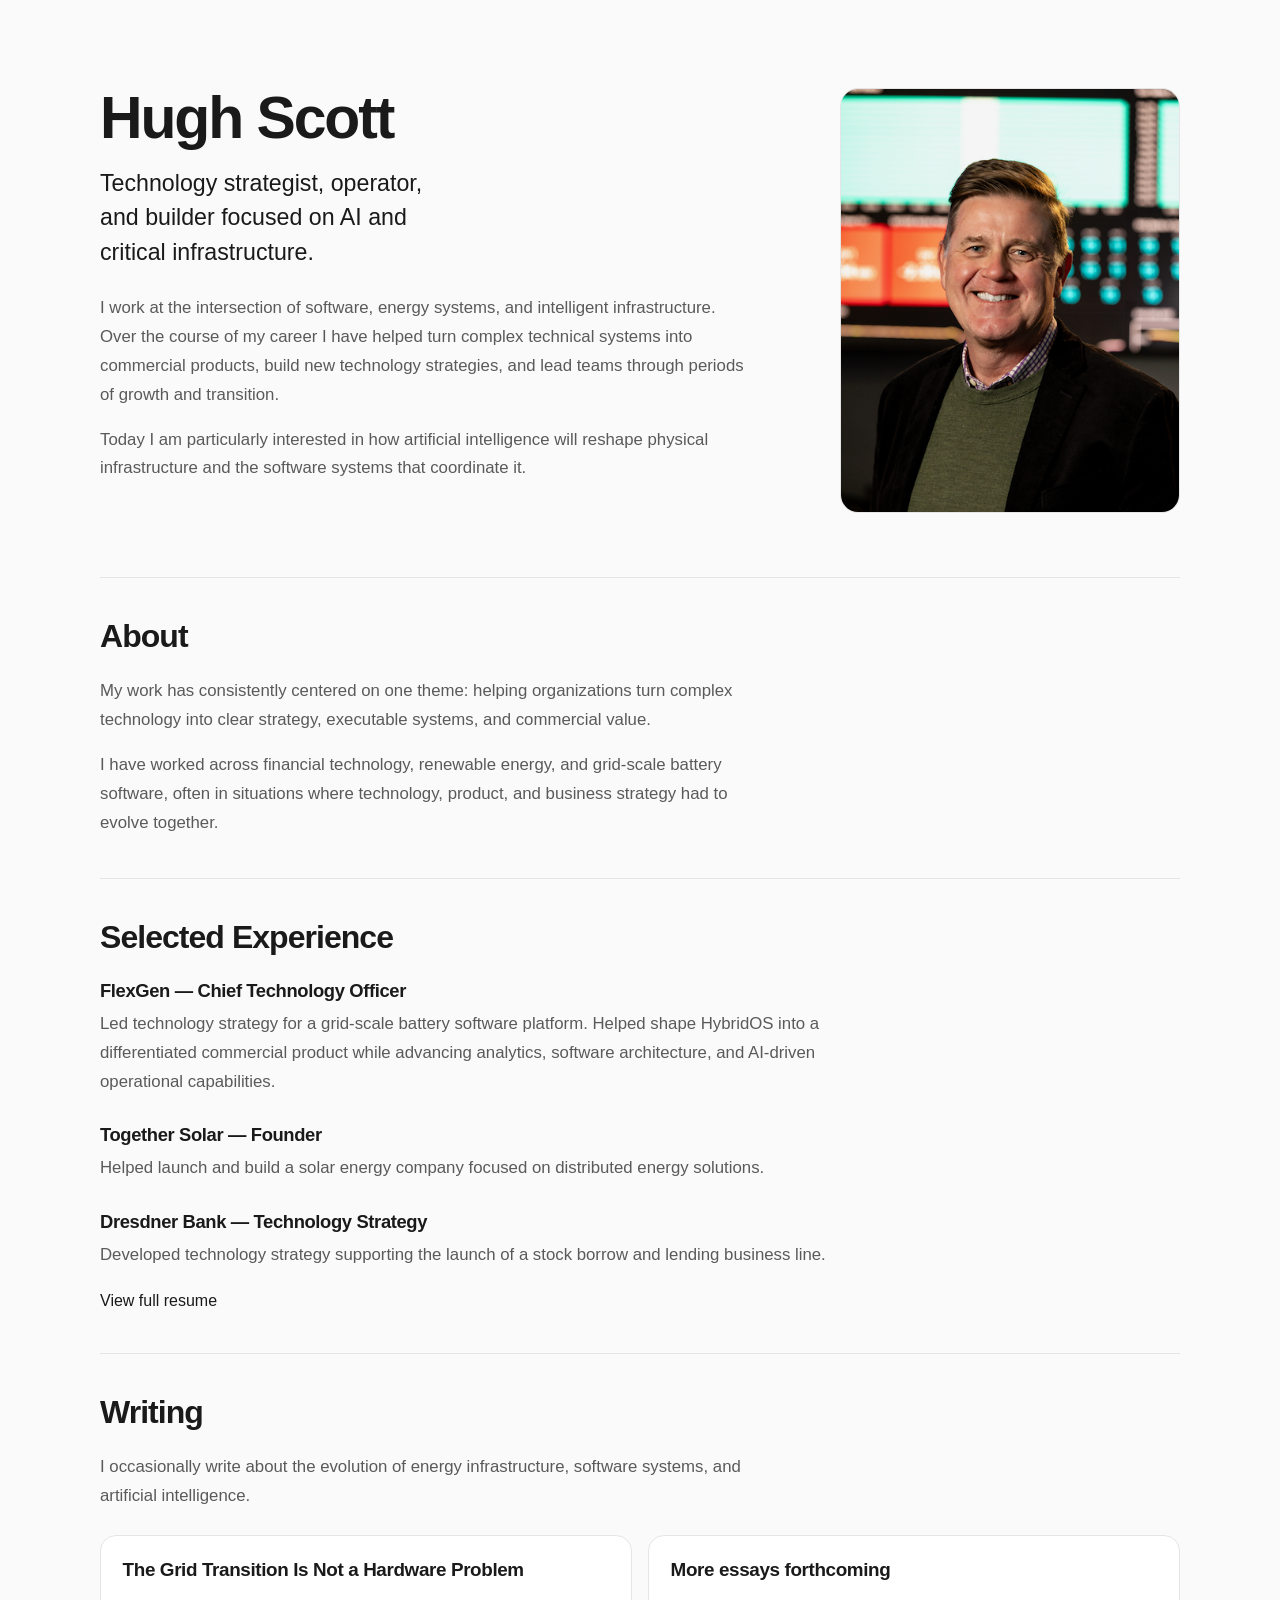
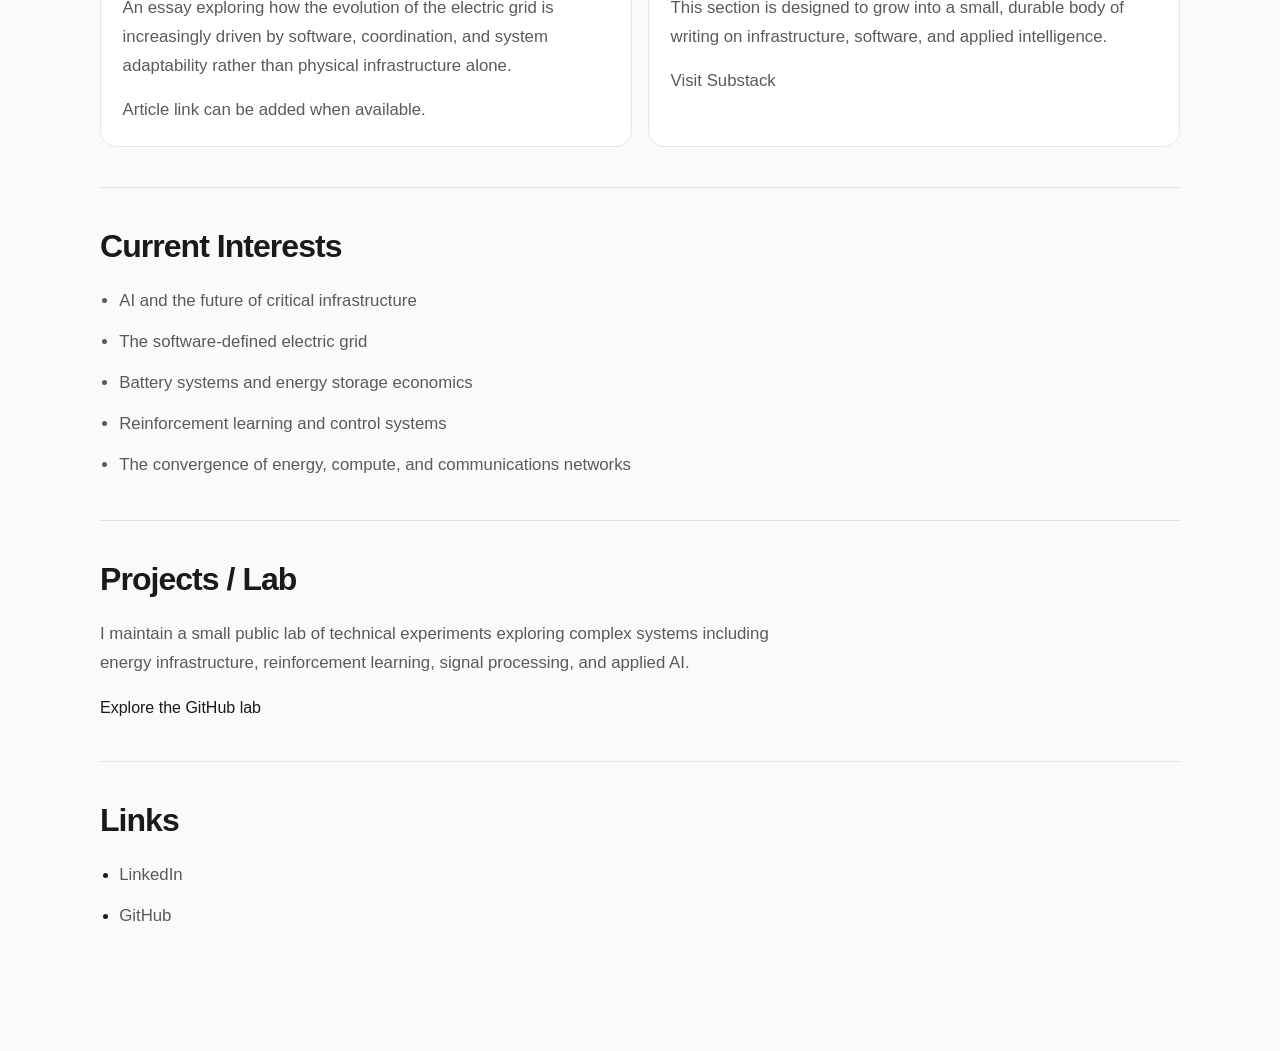
==== index.html @ 13065950 "Remove duplicate section labels" ====
<!DOCTYPE html>
<html lang="en">
  <head>
    <meta charset="UTF-8" />
    <meta name="viewport" content="width=device-width, initial-scale=1.0" />
    <title>Hugh Scott</title>
    <meta
      name="description"
      content="Hugh Scott is a technology strategist and operator working at the intersection of AI, software, and critical infrastructure."
    />
    <link rel="stylesheet" href="./styles.css" />
  </head>
  <body>
    <div class="site-shell">
      <main class="site-main">
        <section class="hero" aria-labelledby="name">
          <div class="hero-copy">
            <h1 id="name"></h1>
            <p class="hero-headline" id="title"></p>
            <div id="hero-body" class="prose"></div>
          </div>
          <figure class="hero-image">
            <img id="portrait" alt="" />
          </figure>
        </section>

        <section class="section" aria-labelledby="about-heading">
          <div class="section-heading">
            <h2 id="about-heading">About</h2>
          </div>
          <div id="about-body" class="prose"></div>
        </section>

        <section class="section" aria-labelledby="experience-heading">
          <div class="section-heading">
            <h2 id="experience-heading">Selected Experience</h2>
          </div>
          <div id="experience-list" class="experience-list"></div>
          <p class="section-link" id="experience-link"></p>
        </section>

        <section class="section" aria-labelledby="writing-heading">
          <div class="section-heading">
            <h2 id="writing-heading">Writing</h2>
          </div>
          <div id="writing-body" class="prose"></div>
          <div id="writing-list" class="writing-grid"></div>
        </section>

        <section class="section" aria-labelledby="interests-heading">
          <div class="section-heading">
            <h2 id="interests-heading">Current Interests</h2>
          </div>
          <ul id="interests-list" class="bullet-list"></ul>
        </section>

        <section class="section" aria-labelledby="projects-heading">
          <div class="section-heading">
            <h2 id="projects-heading">Projects / Lab</h2>
          </div>
          <div id="projects-body" class="prose"></div>
          <p class="section-link" id="projects-link"></p>
        </section>

        <section class="section" aria-labelledby="links-heading">
          <div class="section-heading">
            <h2 id="links-heading">Links</h2>
          </div>
          <ul id="links-list" class="links-list"></ul>
        </section>
      </main>
    </div>

    <script src="./script.js"></script>
  </body>
</html>
---- styles.css ----
:root {
  --bg: #fafafa;
  --surface: #ffffff;
  --text: #1a1a1a;
  --text-muted: #5a5a5a;
  --border: #e5e5e5;
  --accent: #3b6cf0;
  --font-sans: Inter, "Segoe UI", Roboto, "Helvetica Neue", Arial, sans-serif;
}

* {
  box-sizing: border-box;
}

html {
  background: var(--bg);
  color: var(--text);
}

body {
  margin: 0;
  font-family: var(--font-sans);
}

img {
  max-width: 100%;
  display: block;
}

a {
  color: inherit;
  text-decoration: none;
}

.site-shell {
  padding: 0 1.5rem 5rem;
}

.site-main {
  width: min(1080px, 100%);
  margin: 0 auto;
}

.resume-main {
  width: min(900px, 100%);
}

.hero {
  display: grid;
  grid-template-columns: minmax(0, 1.45fr) minmax(260px, 360px);
  gap: 4rem;
  align-items: start;
  padding: 5.5rem 0 4rem;
}

.eyebrow,
.section-kicker {
  margin: 0 0 0.9rem;
  font-size: 0.82rem;
  font-weight: 600;
  letter-spacing: 0.08em;
  text-transform: uppercase;
  color: var(--text-muted);
}

h1,
h2,
h3,
p,
ul {
  margin: 0;
}

h1 {
  max-width: 10ch;
  font-size: clamp(2.4rem, 4.6vw, 4.2rem);
  line-height: 1.02;
  letter-spacing: -0.035em;
}

h2 {
  font-size: clamp(1.8rem, 3vw, 2rem);
  line-height: 1.15;
  letter-spacing: -0.03em;
}

.hero-headline {
  max-width: 28ch;
  margin-top: 1.1rem;
  font-size: clamp(1.15rem, 2.2vw, 1.45rem);
  line-height: 1.5;
  color: var(--text);
}

.prose {
  max-width: 680px;
}

.prose p,
.experience-description,
.bullet-list li,
.links-list a,
.writing-description,
.writing-meta {
  font-size: 1.05rem;
  line-height: 1.72;
  color: var(--text-muted);
}

.hero .prose {
  margin-top: 1.5rem;
}

.prose p + p {
  margin-top: 1rem;
}

.hero-image {
  justify-self: end;
  width: min(100%, 340px);
  margin: 0;
}

.hero-image img {
  aspect-ratio: 4 / 5;
  object-fit: cover;
  object-position: center 20%;
  border-radius: 18px;
  border: 1px solid var(--border);
  background: #f2f2f2;
}

.section {
  padding: 2.5rem 0;
  border-top: 1px solid var(--border);
}

.section-heading {
  margin-bottom: 1.4rem;
}

.experience-list {
  display: grid;
  gap: 1.6rem;
}

.experience-item {
  max-width: 760px;
}

.experience-heading {
  font-size: 1.15rem;
  font-weight: 600;
  line-height: 1.4;
  letter-spacing: -0.02em;
}

.experience-description {
  margin-top: 0.4rem;
}

.writing-grid {
  display: grid;
  grid-template-columns: repeat(2, minmax(0, 1fr));
  gap: 1rem;
  margin-top: 1.5rem;
}

.writing-card {
  min-height: 100%;
  padding: 1.3rem 1.35rem;
  border: 1px solid var(--border);
  border-radius: 16px;
  background: var(--surface);
}

.writing-card:hover {
  box-shadow: 0 10px 28px rgba(26, 26, 26, 0.05);
}

.writing-title {
  display: inline-block;
  font-size: 1.18rem;
  font-weight: 600;
  line-height: 1.35;
  letter-spacing: -0.02em;
  color: var(--text);
}

.writing-title[href]:hover,
.writing-meta[href]:hover,
.links-list a:hover,
.section-link a:hover {
  color: var(--accent);
  text-decoration: underline;
  text-underline-offset: 0.18em;
}

.writing-description {
  margin-top: 0.75rem;
}

.writing-meta {
  display: inline-block;
  margin-top: 0.95rem;
}

.bullet-list,
.links-list {
  padding-left: 1.2rem;
}

.bullet-list li + li,
.links-list li + li {
  margin-top: 0.75rem;
}

.section-link {
  margin-top: 1.1rem;
}

.section-link a {
  color: var(--text);
  font-size: 1rem;
  line-height: 1.6;
}

.back-link {
  padding-top: 2rem;
  font-size: 0.95rem;
  color: var(--text-muted);
}

.back-link a:hover {
  color: var(--accent);
  text-decoration: underline;
  text-underline-offset: 0.18em;
}

.resume-hero {
  grid-template-columns: 1fr;
  gap: 0;
  padding-bottom: 3rem;
}

.resume-list {
  max-width: 760px;
}

.resume-columns {
  display: grid;
  grid-template-columns: repeat(2, minmax(0, 1fr));
  gap: 2rem;
}

a:focus-visible {
  outline: 2px solid var(--accent);
  outline-offset: 4px;
  border-radius: 4px;
}

@media (max-width: 860px) {
  .hero,
  .writing-grid,
  .resume-columns {
    grid-template-columns: 1fr;
  }

  .hero {
    gap: 2rem;
    padding-top: 3.5rem;
  }

  .hero-image {
    justify-self: start;
    width: min(100%, 320px);
  }
}

@media (max-width: 540px) {
  .site-shell {
    padding: 0 1rem 4rem;
  }

  .hero {
    padding-top: 2.5rem;
  }

  .section {
    padding: 2rem 0;
  }

  .prose p,
  .experience-description,
  .bullet-list li,
  .links-list a,
  .writing-description,
  .writing-meta {
    font-size: 1rem;
  }
}
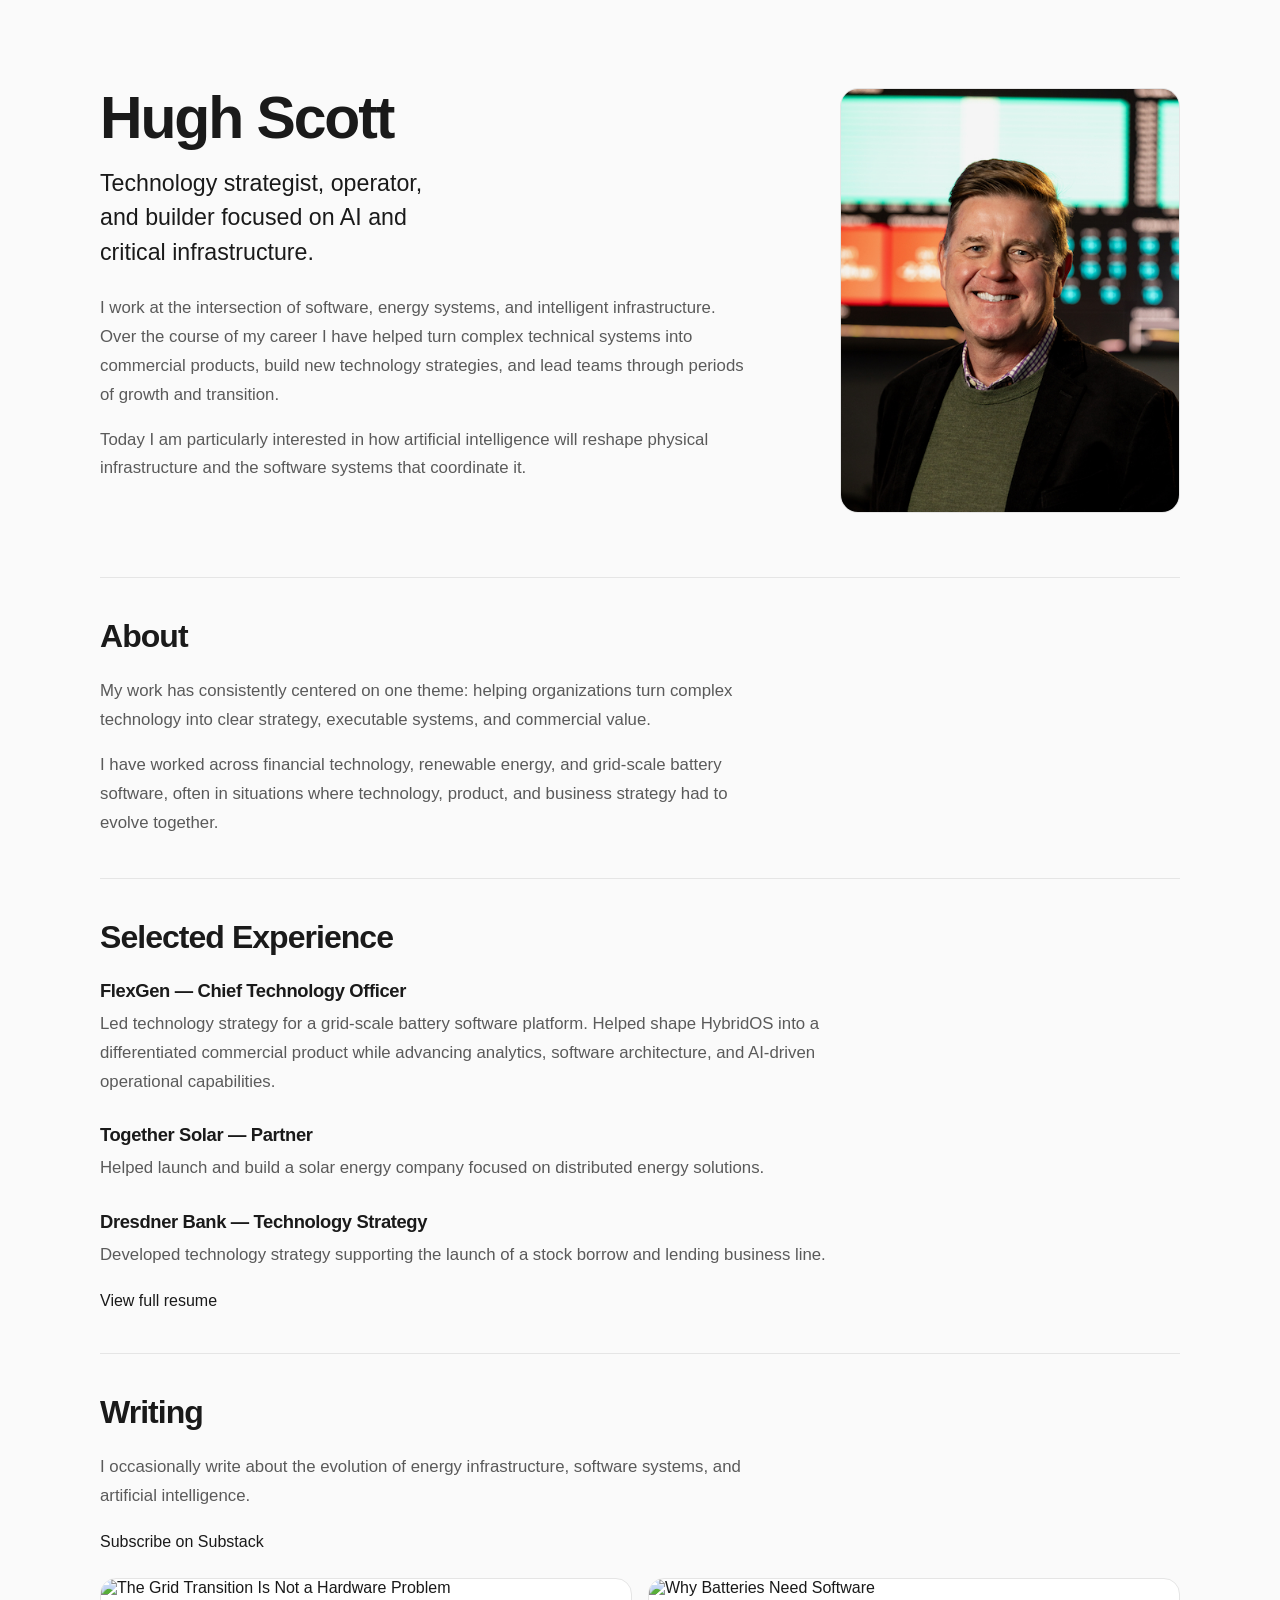
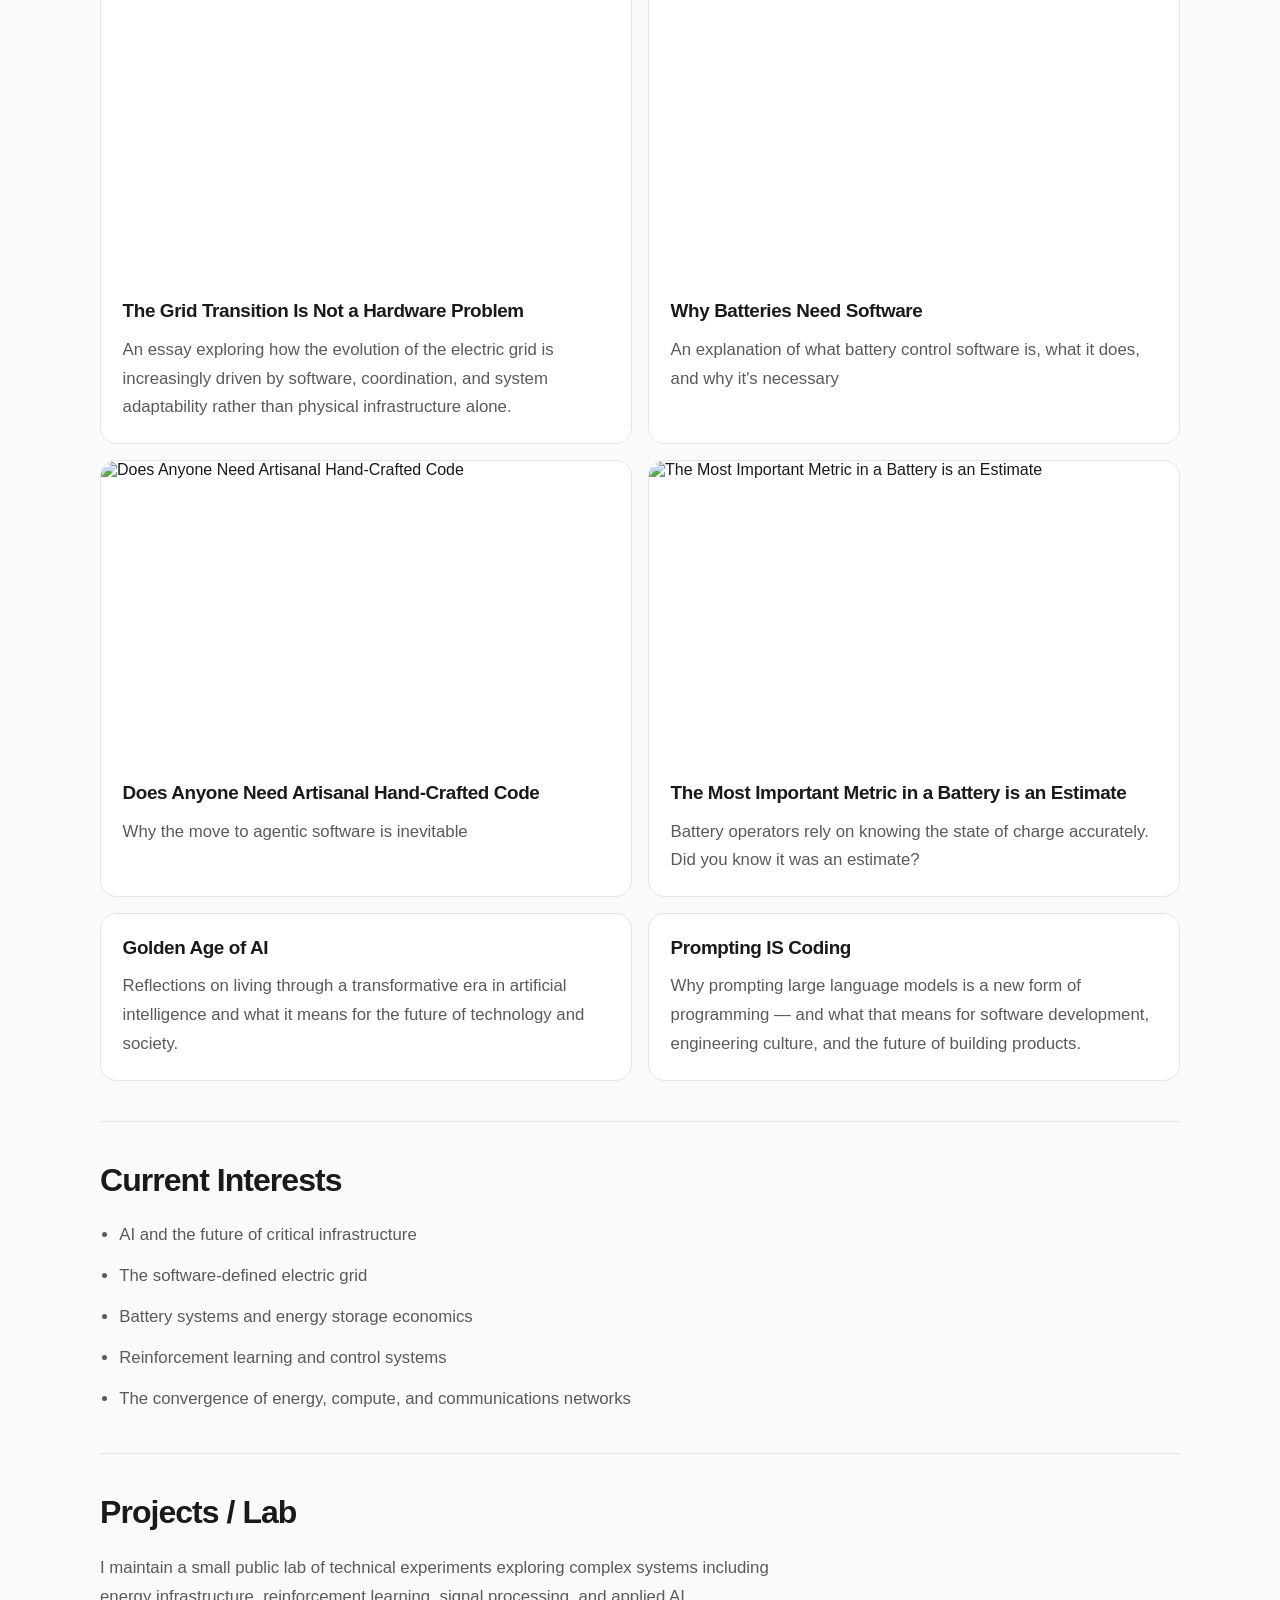
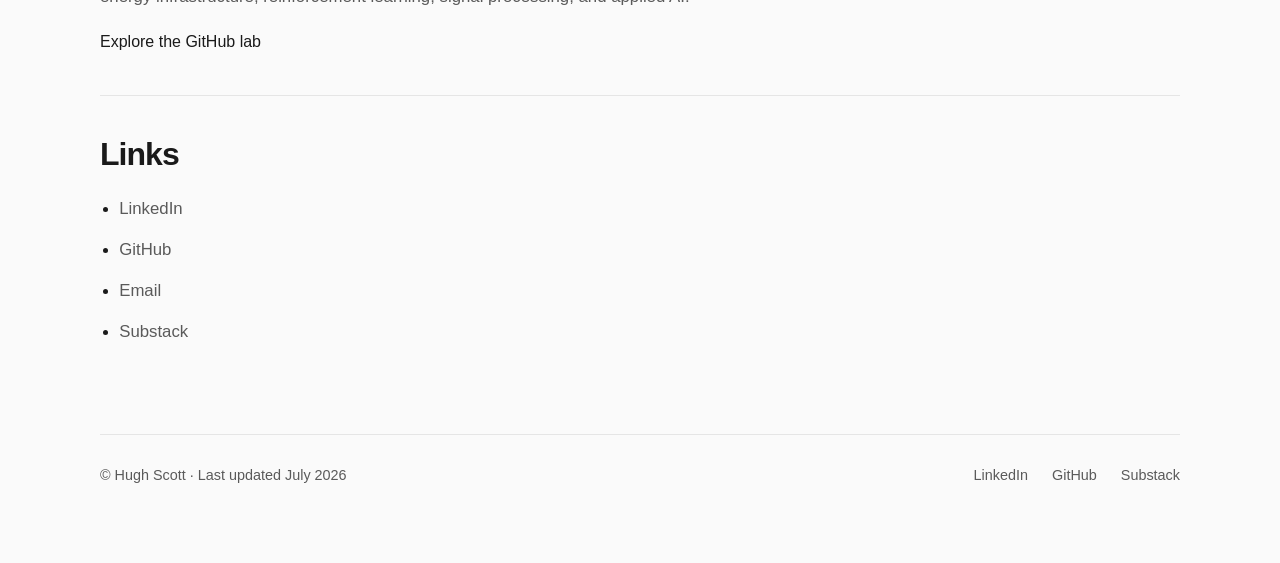
==== commit 396ef056: "P1 website improvements: fix typos, add missing essays, SEO tags, favicon, footer, contact, structur" ====
--- a/index.html
+++ b/index.html
@@ -3,11 +3,50 @@
   <head>
     <meta charset="UTF-8" />
     <meta name="viewport" content="width=device-width, initial-scale=1.0" />
-    <title>Hugh Scott</title>
+    <title>Hugh Scott — CTO, AI &amp; Critical Infrastructure</title>
     <meta
       name="description"
       content="Hugh Scott is a technology strategist and operator working at the intersection of AI, software, and critical infrastructure."
     />
+    <link rel="icon" type="image/svg+xml" href="./favicon.svg" />
+
+    <!-- Open Graph -->
+    <meta property="og:title" content="Hugh Scott — CTO, AI & Critical Infrastructure" />
+    <meta property="og:description" content="Hugh Scott is a technology strategist and operator working at the intersection of AI, software, and critical infrastructure." />
+    <meta property="og:image" content="https://hughrscott.com/assets/images/HughPortrait.jpeg" />
+    <meta property="og:url" content="https://hughrscott.com" />
+    <meta property="og:type" content="website" />
+    <meta property="og:site_name" content="Hugh Scott" />
+
+    <!-- Twitter Card -->
+    <meta name="twitter:card" content="summary_large_image" />
+    <meta name="twitter:title" content="Hugh Scott — CTO, AI & Critical Infrastructure" />
+    <meta name="twitter:description" content="Hugh Scott is a technology strategist and operator working at the intersection of AI, software, and critical infrastructure." />
+    <meta name="twitter:image" content="https://hughrscott.com/assets/images/HughPortrait.jpeg" />
+
+    <!-- Canonical -->
+    <link rel="canonical" href="https://hughrscott.com" />
+
+    <!-- JSON-LD Person Structured Data -->
+    <script type="application/ld+json">
+    {
+      "@context": "https://schema.org",
+      "@type": "Person",
+      "name": "Hugh Scott",
+      "jobTitle": "CTO",
+      "worksFor": {
+        "@type": "Organization",
+        "name": "FlexGen"
+      },
+      "url": "https://hughrscott.com",
+      "sameAs": [
+        "https://www.linkedin.com/in/hughscott/",
+        "https://github.com/hughrscott",
+        "https://hughrscott.substack.com/"
+      ]
+    }
+    </script>
+
     <link rel="stylesheet" href="./styles.css" />
   </head>
   <body>
@@ -44,6 +83,7 @@
             <h2 id="writing-heading">Writing</h2>
           </div>
           <div id="writing-body" class="prose"></div>
+          <p class="section-link" id="writing-subscribe"></p>
           <div id="writing-list" class="writing-grid"></div>
         </section>
 
@@ -69,6 +109,15 @@
           <ul id="links-list" class="links-list"></ul>
         </section>
       </main>
+
+      <footer class="site-footer">
+        <p class="footer-copy">© Hugh Scott · Last updated July 2026</p>
+        <nav class="footer-links" aria-label="Footer links">
+          <a href="https://www.linkedin.com/in/hughscott/" target="_blank" rel="noreferrer">LinkedIn</a>
+          <a href="https://github.com/hughrscott" target="_blank" rel="noreferrer">GitHub</a>
+          <a href="https://hughrscott.substack.com/" target="_blank" rel="noreferrer">Substack</a>
+        </nav>
+      </footer>
     </div>
 
     <script src="./script.js"></script>
--- a/styles.css
+++ b/styles.css
@@ -100,8 +100,7 @@
 .experience-description,
 .bullet-list li,
 .links-list a,
-.writing-description,
-.writing-meta {
+.writing-description {
   font-size: 1.05rem;
   line-height: 1.72;
   color: var(--text-muted);
@@ -168,10 +167,20 @@
 
 .writing-card {
   min-height: 100%;
-  padding: 1.3rem 1.35rem;
   border: 1px solid var(--border);
   border-radius: 16px;
   background: var(--surface);
+  overflow: hidden;
+}
+
+.writing-image-link {
+  display: block;
+}
+
+.writing-image {
+  width: 100%;
+  aspect-ratio: 16 / 9;
+  object-fit: cover;
 }
 
 .writing-card:hover {
@@ -180,6 +189,7 @@
 
 .writing-title {
   display: inline-block;
+  padding: 1.3rem 1.35rem 0;
   font-size: 1.18rem;
   font-weight: 600;
   line-height: 1.35;
@@ -188,7 +198,6 @@
 }
 
 .writing-title[href]:hover,
-.writing-meta[href]:hover,
 .links-list a:hover,
 .section-link a:hover {
   color: var(--accent);
@@ -198,11 +207,7 @@
 
 .writing-description {
   margin-top: 0.75rem;
-}
-
-.writing-meta {
-  display: inline-block;
-  margin-top: 0.95rem;
+  padding: 0 1.35rem 1.3rem;
 }
 
 .bullet-list,
@@ -257,6 +262,39 @@
   outline: 2px solid var(--accent);
   outline-offset: 4px;
   border-radius: 4px;
+}
+
+.site-footer {
+  width: min(1080px, 100%);
+  margin: 3rem auto 0;
+  padding-top: 2rem;
+  border-top: 1px solid var(--border);
+  display: flex;
+  flex-wrap: wrap;
+  align-items: center;
+  justify-content: space-between;
+  gap: 1rem;
+}
+
+.footer-copy {
+  font-size: 0.9rem;
+  color: var(--text-muted);
+}
+
+.footer-links {
+  display: flex;
+  gap: 1.5rem;
+}
+
+.footer-links a {
+  font-size: 0.9rem;
+  color: var(--text-muted);
+}
+
+.footer-links a:hover {
+  color: var(--accent);
+  text-decoration: underline;
+  text-underline-offset: 0.18em;
 }
 
 @media (max-width: 860px) {
@@ -288,6 +326,11 @@
 
   .section {
     padding: 2rem 0;
+  }
+
+  .site-footer {
+    flex-direction: column;
+    align-items: flex-start;
   }
 
   .prose p,
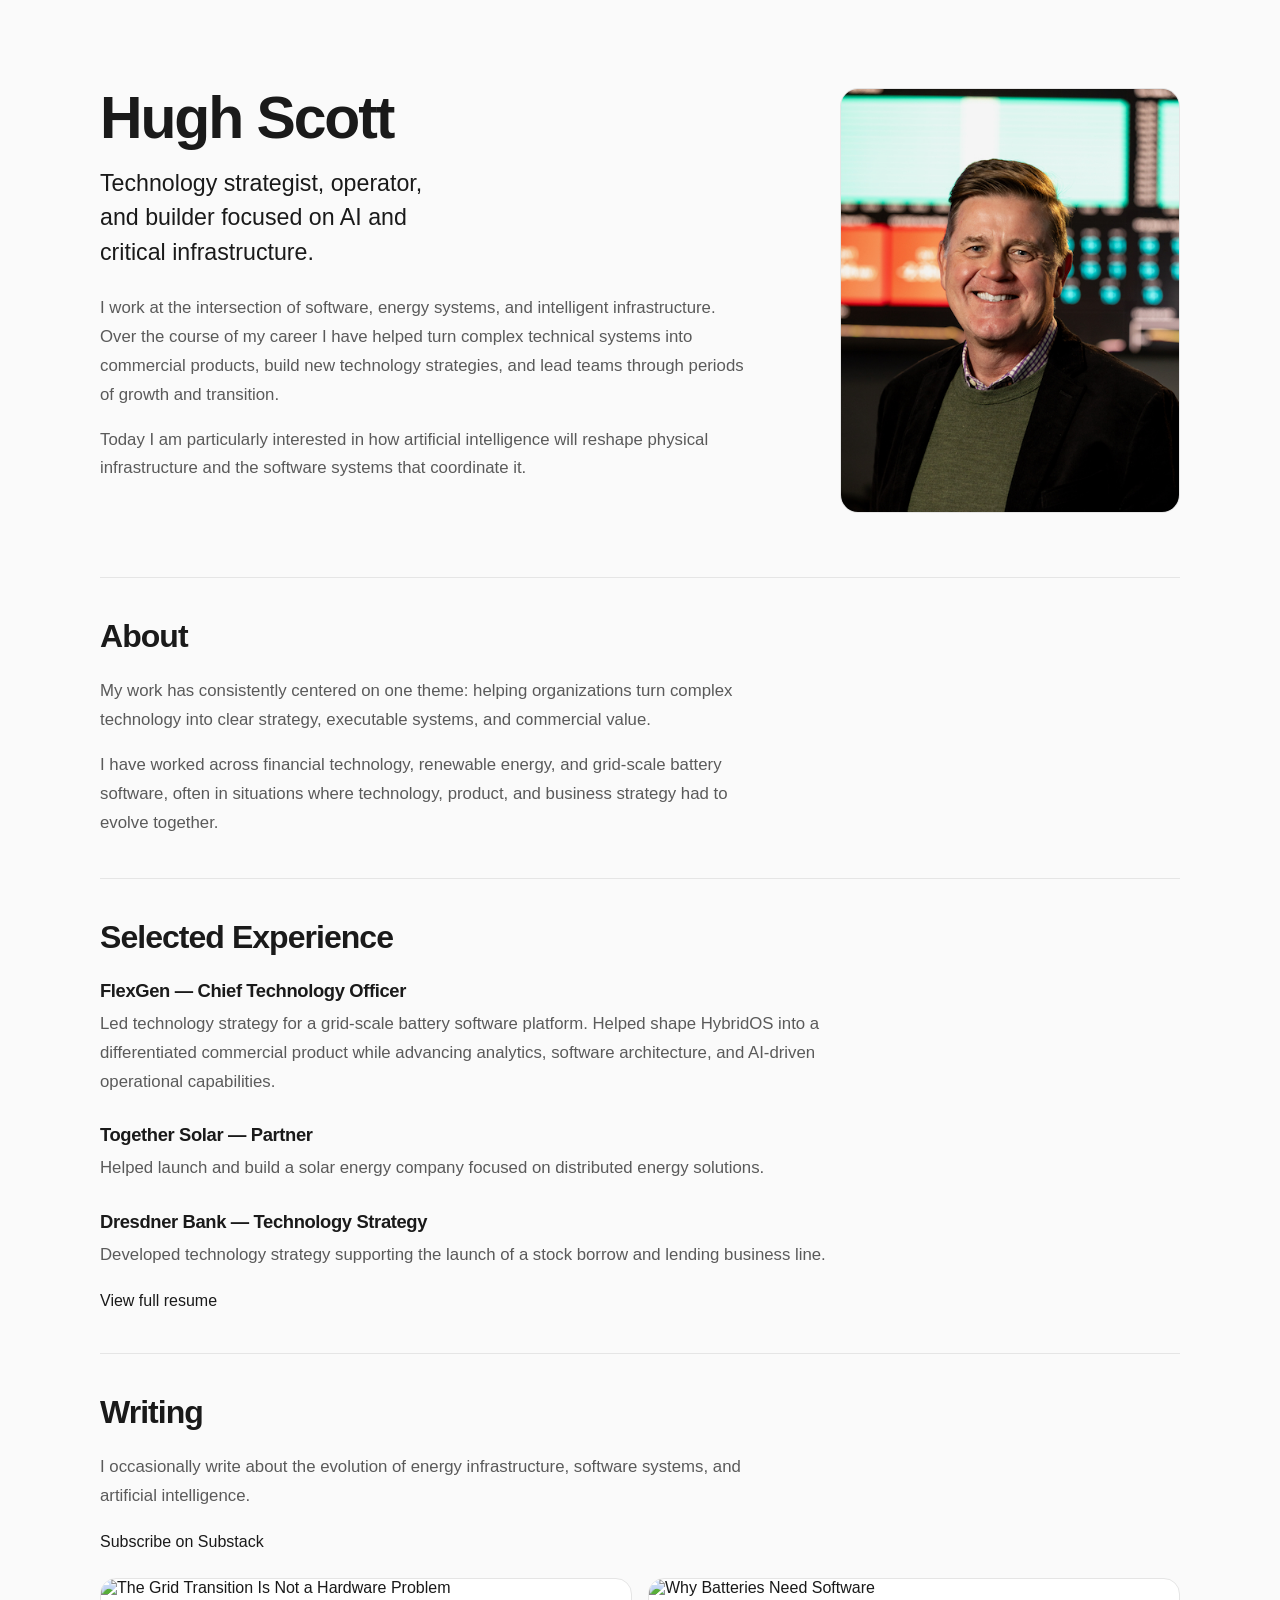
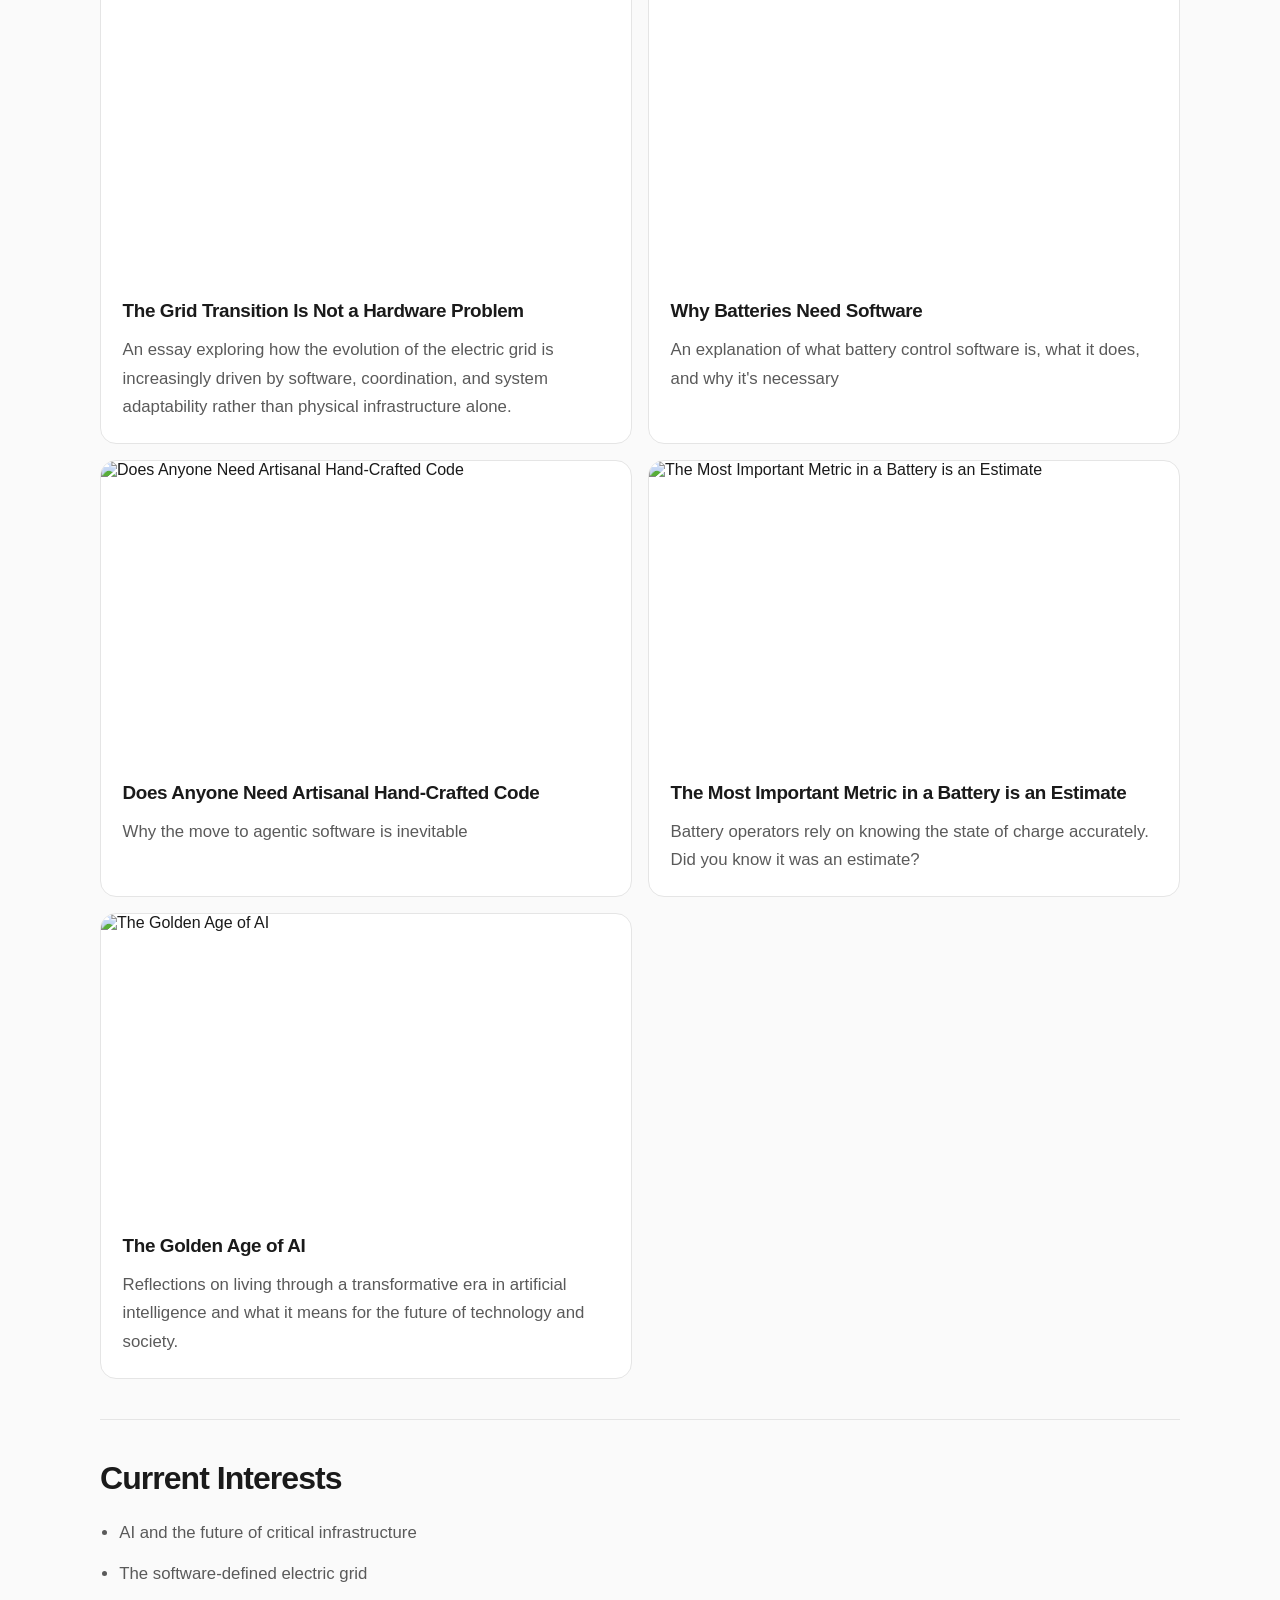
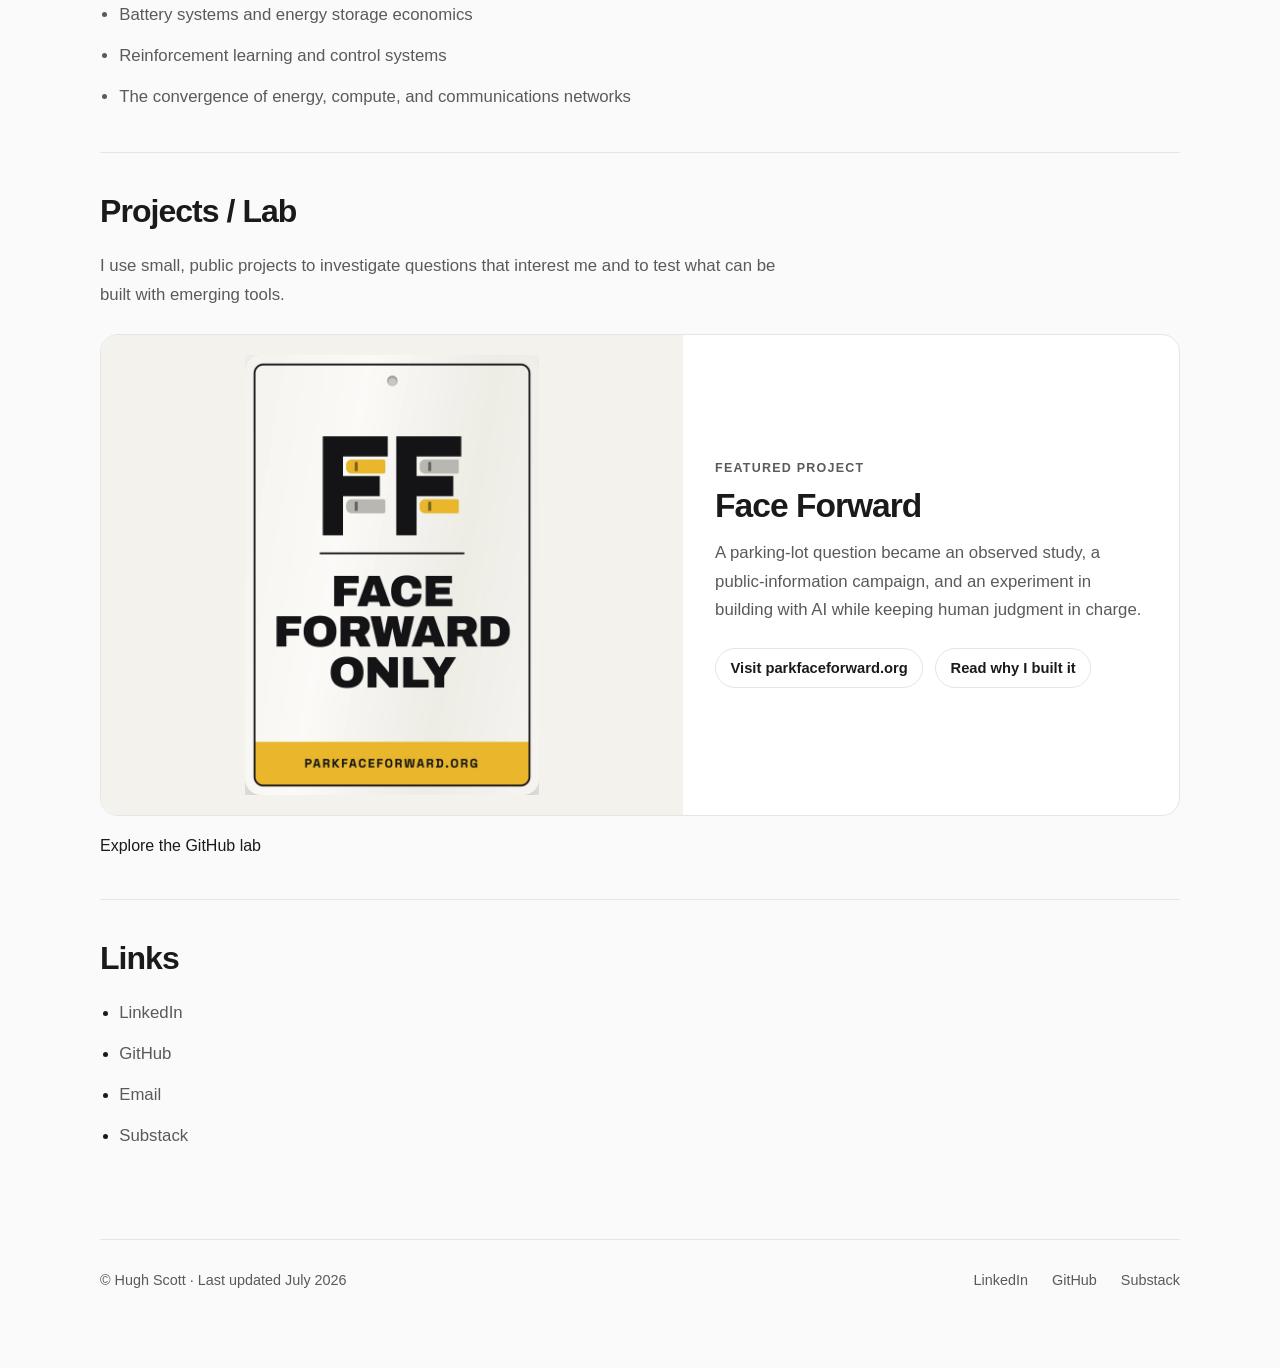
==== commit af5e3e57: "feat: add Face Forward essay" ====
--- a/index.html
+++ b/index.html
@@ -99,6 +99,7 @@
             <h2 id="projects-heading">Projects / Lab</h2>
           </div>
           <div id="projects-body" class="prose"></div>
+          <div id="projects-list"></div>
           <p class="section-link" id="projects-link"></p>
         </section>
 
--- a/styles.css
+++ b/styles.css
@@ -208,6 +208,162 @@
 .writing-description {
   margin-top: 0.75rem;
   padding: 0 1.35rem 1.3rem;
+}
+
+.project-card {
+  display: grid;
+  grid-template-columns: minmax(0, 1.08fr) minmax(0, 0.92fr);
+  margin-top: 1.5rem;
+  border: 1px solid var(--border);
+  border-radius: 18px;
+  background: var(--surface);
+  overflow: hidden;
+}
+
+.project-image-link {
+  display: flex;
+  align-items: center;
+  justify-content: center;
+  min-height: 100%;
+  padding: 1.25rem;
+  background: #f4f2ed;
+}
+
+.project-image {
+  width: min(100%, 320px);
+  height: auto;
+  max-height: 440px;
+  object-fit: contain;
+  border-radius: 12px;
+}
+
+.project-content {
+  display: flex;
+  flex-direction: column;
+  justify-content: center;
+  padding: 2rem;
+}
+
+.project-kicker {
+  margin-bottom: 0.8rem;
+  font-size: 0.78rem;
+  font-weight: 700;
+  letter-spacing: 0.1em;
+  text-transform: uppercase;
+  color: var(--text-muted);
+}
+
+.project-title {
+  font-size: clamp(1.55rem, 3vw, 2.1rem);
+  line-height: 1.1;
+  letter-spacing: -0.03em;
+}
+
+.project-description {
+  margin-top: 0.9rem;
+  font-size: 1.05rem;
+  line-height: 1.68;
+  color: var(--text-muted);
+}
+
+.project-actions {
+  display: flex;
+  flex-wrap: wrap;
+  gap: 0.75rem;
+  margin-top: 1.5rem;
+}
+
+.project-actions a {
+  padding: 0.68rem 0.9rem;
+  border: 1px solid var(--border);
+  border-radius: 999px;
+  font-size: 0.92rem;
+  font-weight: 600;
+}
+
+.project-actions a:hover {
+  border-color: var(--accent);
+  color: var(--accent);
+}
+
+.article-main {
+  width: min(760px, 100%);
+  margin: 0 auto;
+}
+
+.article-header {
+  display: grid;
+  grid-template-columns: minmax(0, 1fr) minmax(220px, 280px);
+  column-gap: 3rem;
+  align-items: start;
+  padding: 4.5rem 0 3rem;
+}
+
+.article-header h1 {
+  max-width: 14ch;
+}
+
+.article-kicker {
+  margin-bottom: 1rem;
+  font-size: 0.82rem;
+  font-weight: 700;
+  letter-spacing: 0.1em;
+  text-transform: uppercase;
+  color: var(--text-muted);
+}
+
+.article-lede {
+  max-width: 34em;
+  margin-top: 1.4rem;
+  font-size: clamp(1.15rem, 2.2vw, 1.4rem);
+  line-height: 1.55;
+  color: var(--text-muted);
+}
+
+.article-hero-image {
+  width: 100%;
+  margin: 0;
+}
+
+.article-hero-image img {
+  width: 100%;
+  height: auto;
+  border: 1px solid var(--border);
+  border-radius: 18px;
+  box-shadow: 0 18px 50px rgba(26, 26, 26, 0.08);
+}
+
+.article-body {
+  padding: 3rem 0 1rem;
+  border-top: 1px solid var(--border);
+}
+
+.article-body p {
+  font-size: 1.08rem;
+  line-height: 1.82;
+  color: var(--text);
+}
+
+.article-body p + p {
+  margin-top: 1.35rem;
+}
+
+.article-body a {
+  color: var(--accent);
+  text-decoration: underline;
+  text-underline-offset: 0.18em;
+}
+
+.article-endnote {
+  margin-top: 3rem;
+  padding: 1.5rem;
+  border: 1px solid var(--border);
+  border-radius: 14px;
+  background: var(--surface);
+}
+
+.article-endnote p {
+  color: var(--text-muted);
 }
 
 .bullet-list,
@@ -300,8 +456,13 @@
 @media (max-width: 860px) {
   .hero,
   .writing-grid,
+  .project-card,
   .resume-columns {
     grid-template-columns: 1fr;
+  }
+
+  .project-image {
+    max-height: 520px;
   }
 
   .hero {
@@ -309,6 +470,15 @@
     padding-top: 3.5rem;
   }
 
+  .article-header {
+    display: block;
+  }
+
+  .article-hero-image {
+    width: min(260px, 68vw);
+    margin: 2rem auto 0;
+  }
+
   .hero-image {
     justify-self: start;
     width: min(100%, 320px);
@@ -322,6 +492,10 @@
 
   .hero {
     padding-top: 2.5rem;
+  }
+
+  .article-header {
+    padding-top: 3rem;
   }
 
   .section {
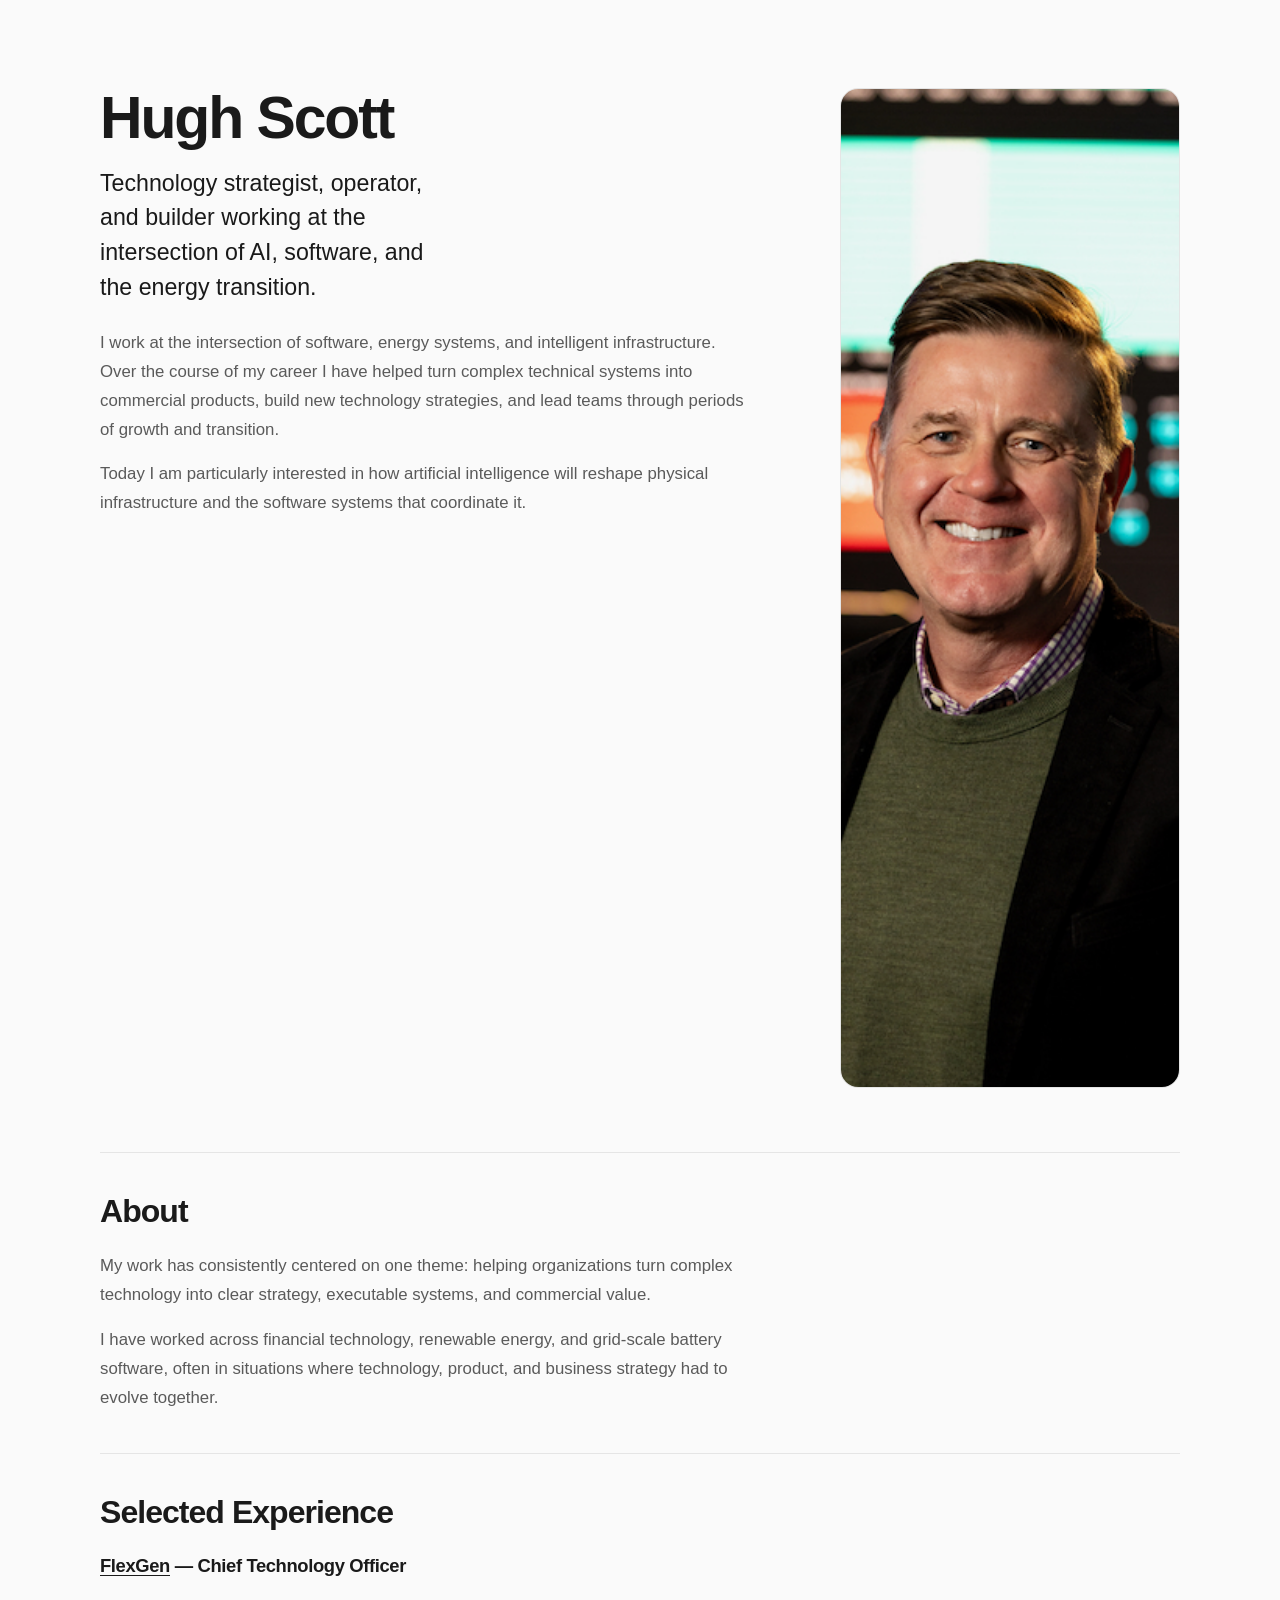
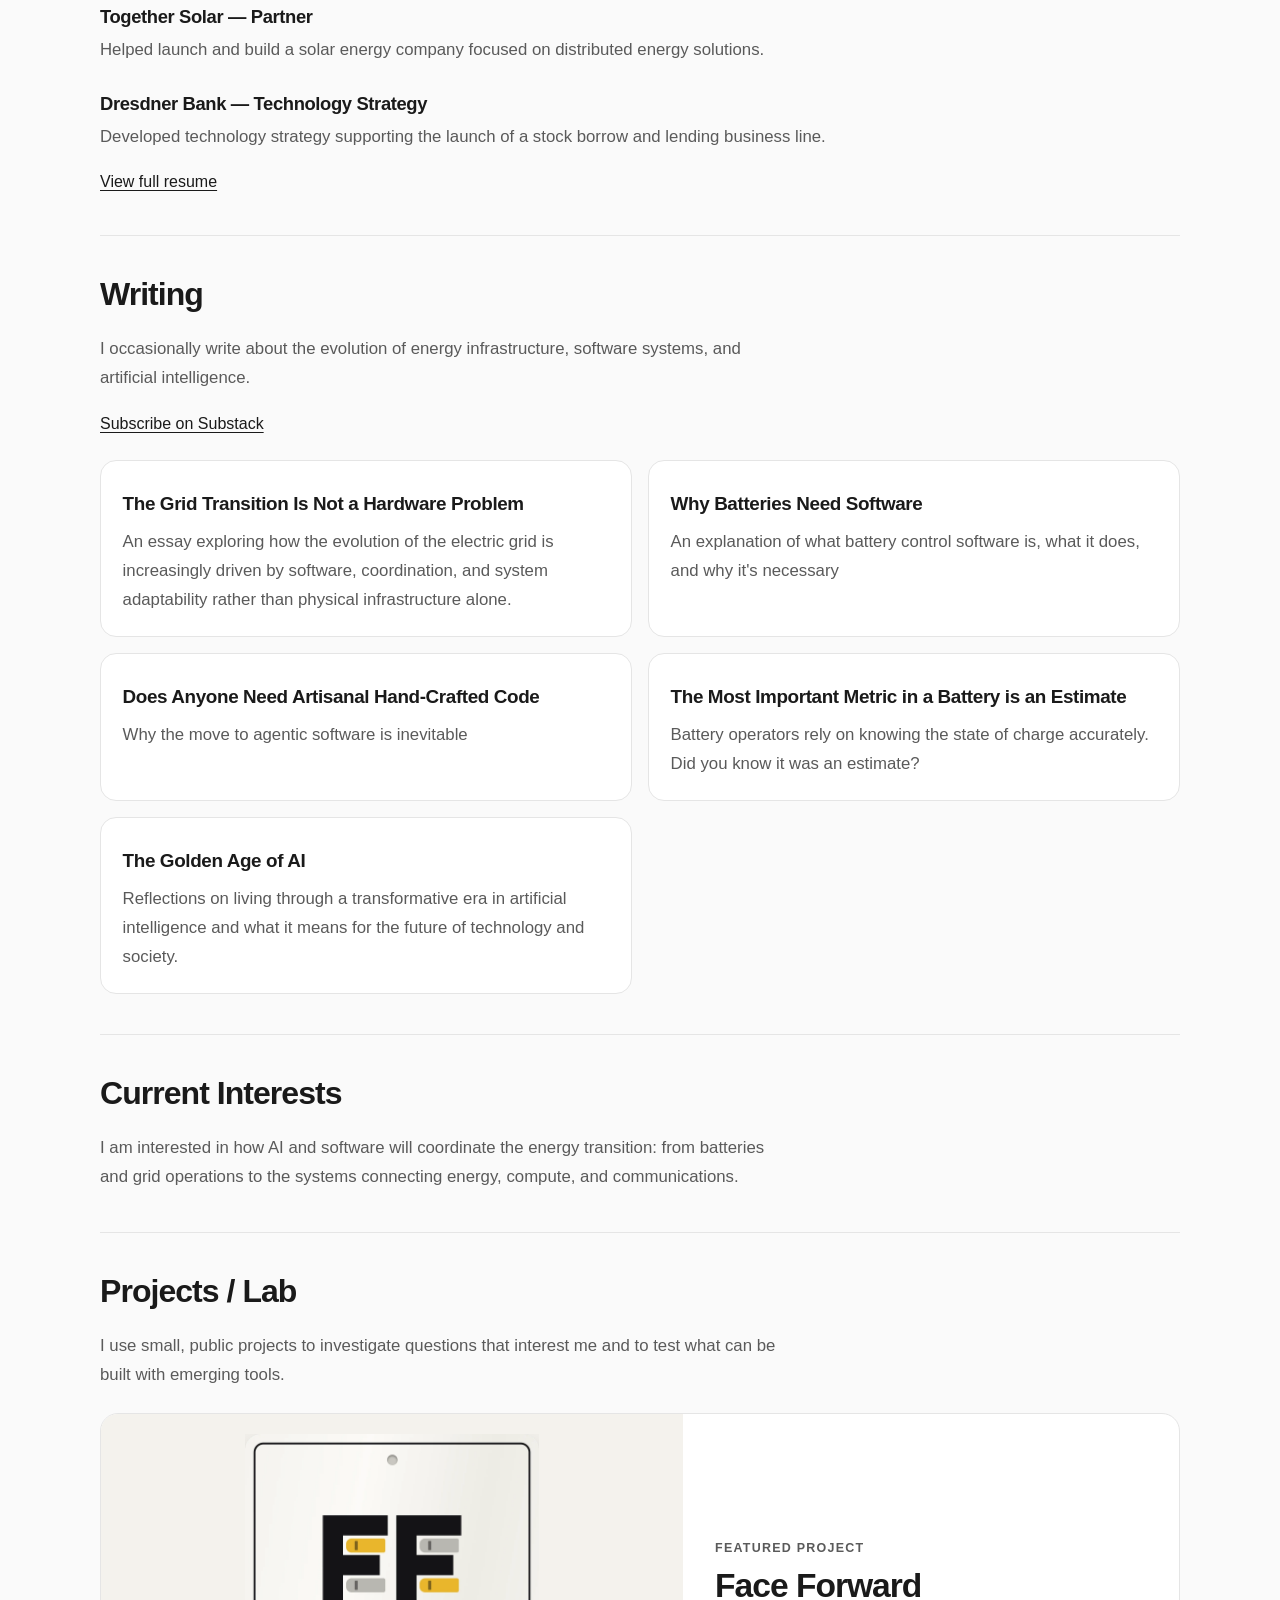
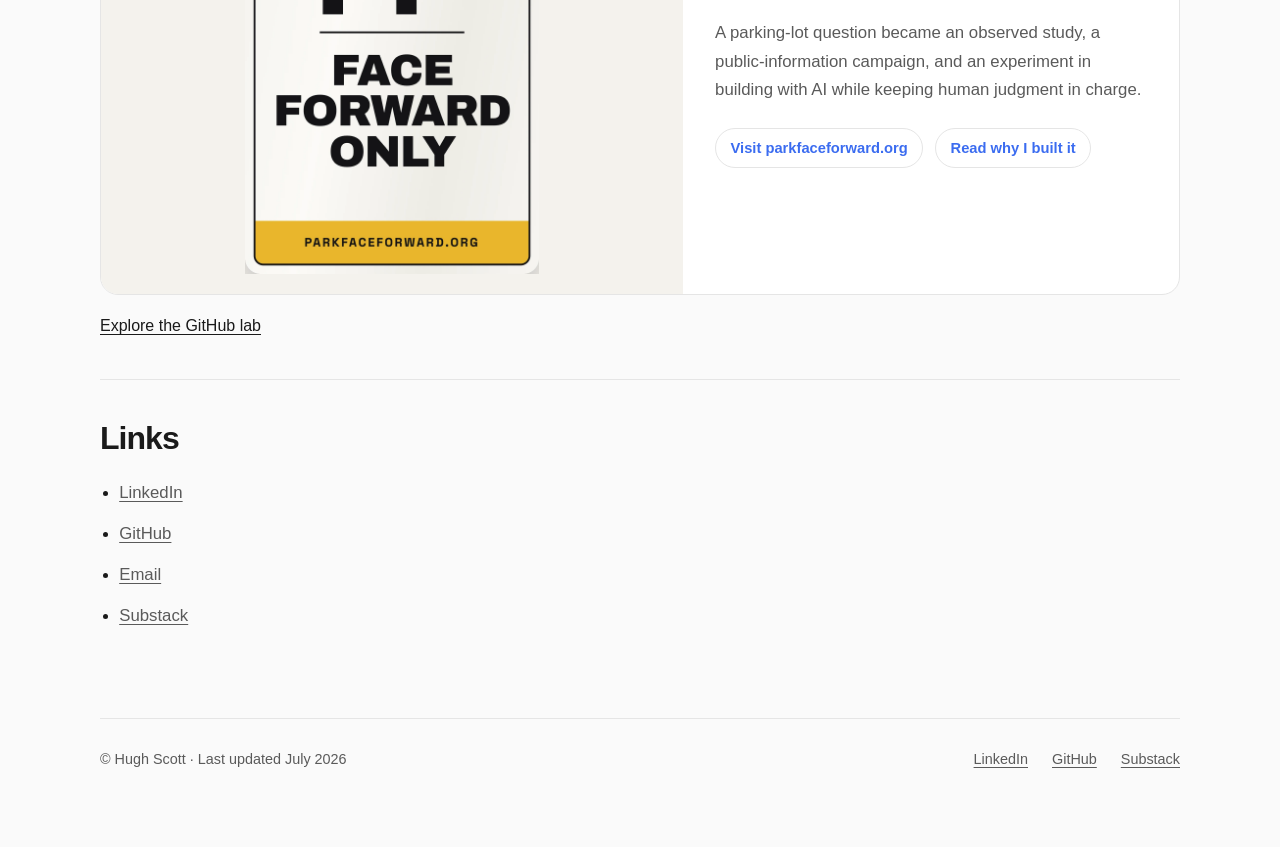
==== commit a35d8d14: "feat: refine site positioning and accessibility" ====
--- a/index.html
+++ b/index.html
@@ -3,16 +3,16 @@
   <head>
     <meta charset="UTF-8" />
     <meta name="viewport" content="width=device-width, initial-scale=1.0" />
-    <title>Hugh Scott — CTO, AI &amp; Critical Infrastructure</title>
+    <title>Hugh Scott — AI, Software &amp; the Energy Transition</title>
     <meta
       name="description"
-      content="Hugh Scott is a technology strategist and operator working at the intersection of AI, software, and critical infrastructure."
+      content="Hugh Scott is a technology strategist, operator, and builder working at the intersection of AI, software, and the energy transition."
     />
     <link rel="icon" type="image/svg+xml" href="./favicon.svg" />
 
     <!-- Open Graph -->
-    <meta property="og:title" content="Hugh Scott — CTO, AI & Critical Infrastructure" />
-    <meta property="og:description" content="Hugh Scott is a technology strategist and operator working at the intersection of AI, software, and critical infrastructure." />
+    <meta property="og:title" content="Hugh Scott — AI, Software &amp; the Energy Transition" />
+    <meta property="og:description" content="Hugh Scott is a technology strategist, operator, and builder working at the intersection of AI, software, and the energy transition." />
     <meta property="og:image" content="https://hughrscott.com/assets/images/HughPortrait.jpeg" />
     <meta property="og:url" content="https://hughrscott.com" />
     <meta property="og:type" content="website" />
@@ -20,8 +20,8 @@
 
     <!-- Twitter Card -->
     <meta name="twitter:card" content="summary_large_image" />
-    <meta name="twitter:title" content="Hugh Scott — CTO, AI & Critical Infrastructure" />
-    <meta name="twitter:description" content="Hugh Scott is a technology strategist and operator working at the intersection of AI, software, and critical infrastructure." />
+    <meta name="twitter:title" content="Hugh Scott — AI, Software &amp; the Energy Transition" />
+    <meta name="twitter:description" content="Hugh Scott is a technology strategist, operator, and builder working at the intersection of AI, software, and the energy transition." />
     <meta name="twitter:image" content="https://hughrscott.com/assets/images/HughPortrait.jpeg" />
 
     <!-- Canonical -->
@@ -50,16 +50,19 @@
     <link rel="stylesheet" href="./styles.css" />
   </head>
   <body>
+    <a class="skip-link" href="#main-content">Skip to main content</a>
     <div class="site-shell">
-      <main class="site-main">
+      <main id="main-content" class="site-main">
         <section class="hero" aria-labelledby="name">
           <div class="hero-copy">
-            <h1 id="name"></h1>
-            <p class="hero-headline" id="title"></p>
-            <div id="hero-body" class="prose"></div>
+            <h1 id="name">Hugh Scott</h1>
+            <p class="hero-headline" id="title">Technology strategist, operator, and builder working at the intersection of AI, software, and the energy transition.</p>
+            <div id="hero-body" class="prose">
+              <p>I work at the intersection of software, energy systems, and intelligent infrastructure.</p>
+            </div>
           </div>
           <figure class="hero-image">
-            <img id="portrait" alt="" />
+            <img id="portrait" src="./assets/images/HughPortrait.jpeg" alt="Portrait of Hugh Scott" width="800" height="1000" fetchpriority="high" />
           </figure>
         </section>
 
@@ -67,23 +70,29 @@
           <div class="section-heading">
             <h2 id="about-heading">About</h2>
           </div>
-          <div id="about-body" class="prose"></div>
+          <div id="about-body" class="prose">
+            <p>My work has consistently centered on one theme: helping organizations turn complex technology into clear strategy, executable systems, and commercial value.</p>
+          </div>
         </section>
 
         <section class="section" aria-labelledby="experience-heading">
           <div class="section-heading">
             <h2 id="experience-heading">Selected Experience</h2>
           </div>
-          <div id="experience-list" class="experience-list"></div>
-          <p class="section-link" id="experience-link"></p>
+          <div id="experience-list" class="experience-list">
+            <article class="experience-item"><h3 class="experience-heading"><a href="https://www.flexgen.com/about">FlexGen</a> — Chief Technology Officer</h3></article>
+          </div>
+          <p class="section-link" id="experience-link"><a href="./resume.html">View full resume</a></p>
         </section>
 
         <section class="section" aria-labelledby="writing-heading">
           <div class="section-heading">
             <h2 id="writing-heading">Writing</h2>
           </div>
-          <div id="writing-body" class="prose"></div>
-          <p class="section-link" id="writing-subscribe"></p>
+          <div id="writing-body" class="prose">
+            <p>I occasionally write about the evolution of energy infrastructure, software systems, and artificial intelligence.</p>
+          </div>
+          <p class="section-link" id="writing-subscribe"><a href="https://hughrscott.substack.com/">Subscribe on Substack</a></p>
           <div id="writing-list" class="writing-grid"></div>
         </section>
 
@@ -91,7 +100,9 @@
           <div class="section-heading">
             <h2 id="interests-heading">Current Interests</h2>
           </div>
-          <ul id="interests-list" class="bullet-list"></ul>
+          <div id="interests-body" class="prose">
+            <p>I am interested in how AI and software will coordinate the energy transition: from batteries and grid operations to the systems connecting energy, compute, and communications.</p>
+          </div>
         </section>
 
         <section class="section" aria-labelledby="projects-heading">
--- a/styles.css
+++ b/styles.css
@@ -22,14 +22,30 @@
   font-family: var(--font-sans);
 }
 
+.skip-link {
+  position: absolute;
+  left: 1rem;
+  top: -4rem;
+  z-index: 10;
+  padding: 0.7rem 0.9rem;
+  background: var(--text);
+  color: var(--surface);
+  text-decoration: none;
+}
+
+.skip-link:focus {
+  top: 1rem;
+}
+
 img {
   max-width: 100%;
   display: block;
 }
 
 a {
-  color: inherit;
-  text-decoration: none;
+  color: var(--accent);
+  text-decoration: underline;
+  text-underline-offset: 0.18em;
 }
 
 .site-shell {
@@ -166,7 +182,10 @@
 }
 
 .writing-card {
+  display: block;
   min-height: 100%;
+  color: inherit;
+  text-decoration: none;
   border: 1px solid var(--border);
   border-radius: 16px;
   background: var(--surface);
@@ -197,7 +216,7 @@
   color: var(--text);
 }
 
-.writing-title[href]:hover,
+.writing-card:hover .writing-title,
 .links-list a:hover,
 .section-link a:hover {
   color: var(--accent);
@@ -279,6 +298,7 @@
   border-radius: 999px;
   font-size: 0.92rem;
   font-weight: 600;
+  text-decoration: none;
 }
 
 .project-actions a:hover {
@@ -320,6 +340,12 @@
   color: var(--text-muted);
 }
 
+.article-reading-time {
+  margin-top: 0.9rem;
+  font-size: 0.95rem;
+  color: var(--text-muted);
+}
+
 .article-hero-image {
   width: 100%;
   margin: 0;
@@ -348,6 +374,13 @@
   margin-top: 1.35rem;
 }
 
+.article-body h2 {
+  margin: 3rem 0 1.2rem;
+  font-size: clamp(1.35rem, 2.5vw, 1.7rem);
+  line-height: 1.2;
+  letter-spacing: -0.02em;
+}
+
 .article-body a {
   color: var(--accent);
   text-decoration: underline;
@@ -384,6 +417,10 @@
   color: var(--text);
   font-size: 1rem;
   line-height: 1.6;
+}
+
+.experience-heading a {
+  color: inherit;
 }
 
 .back-link {
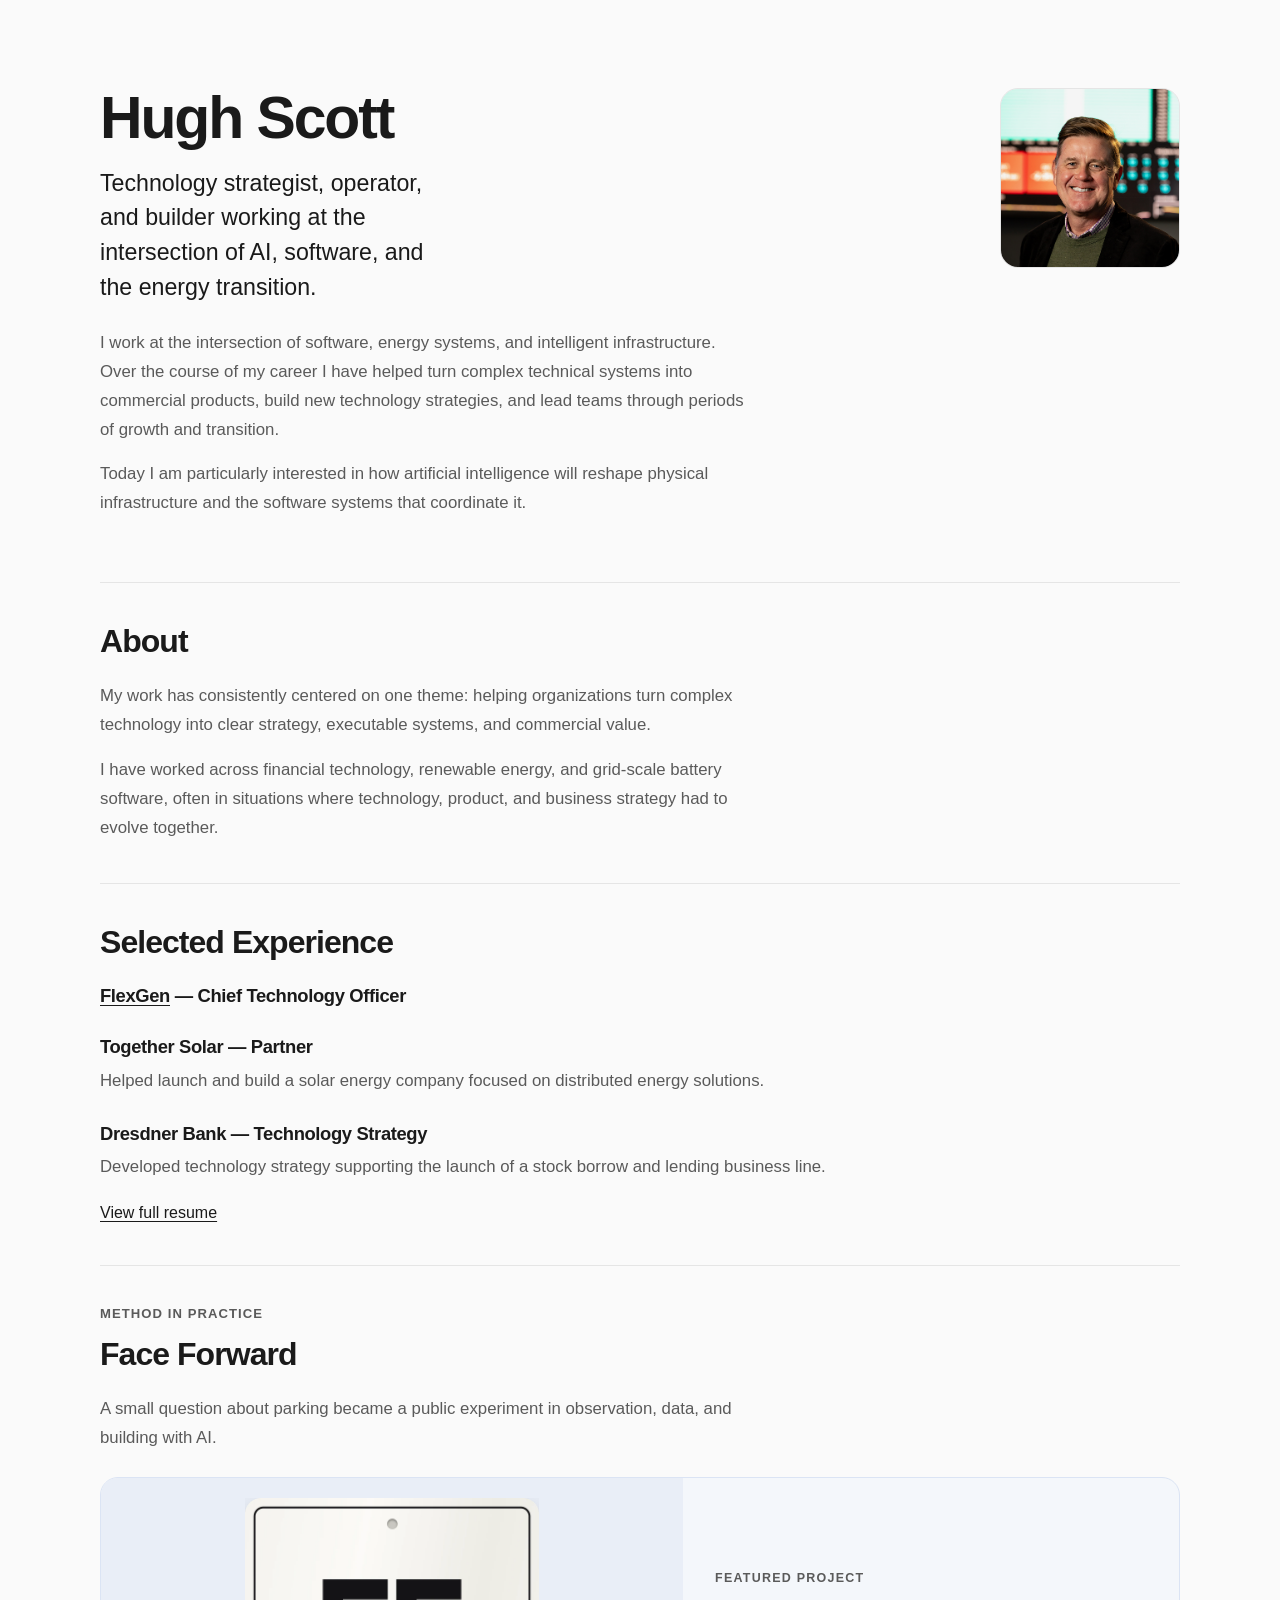
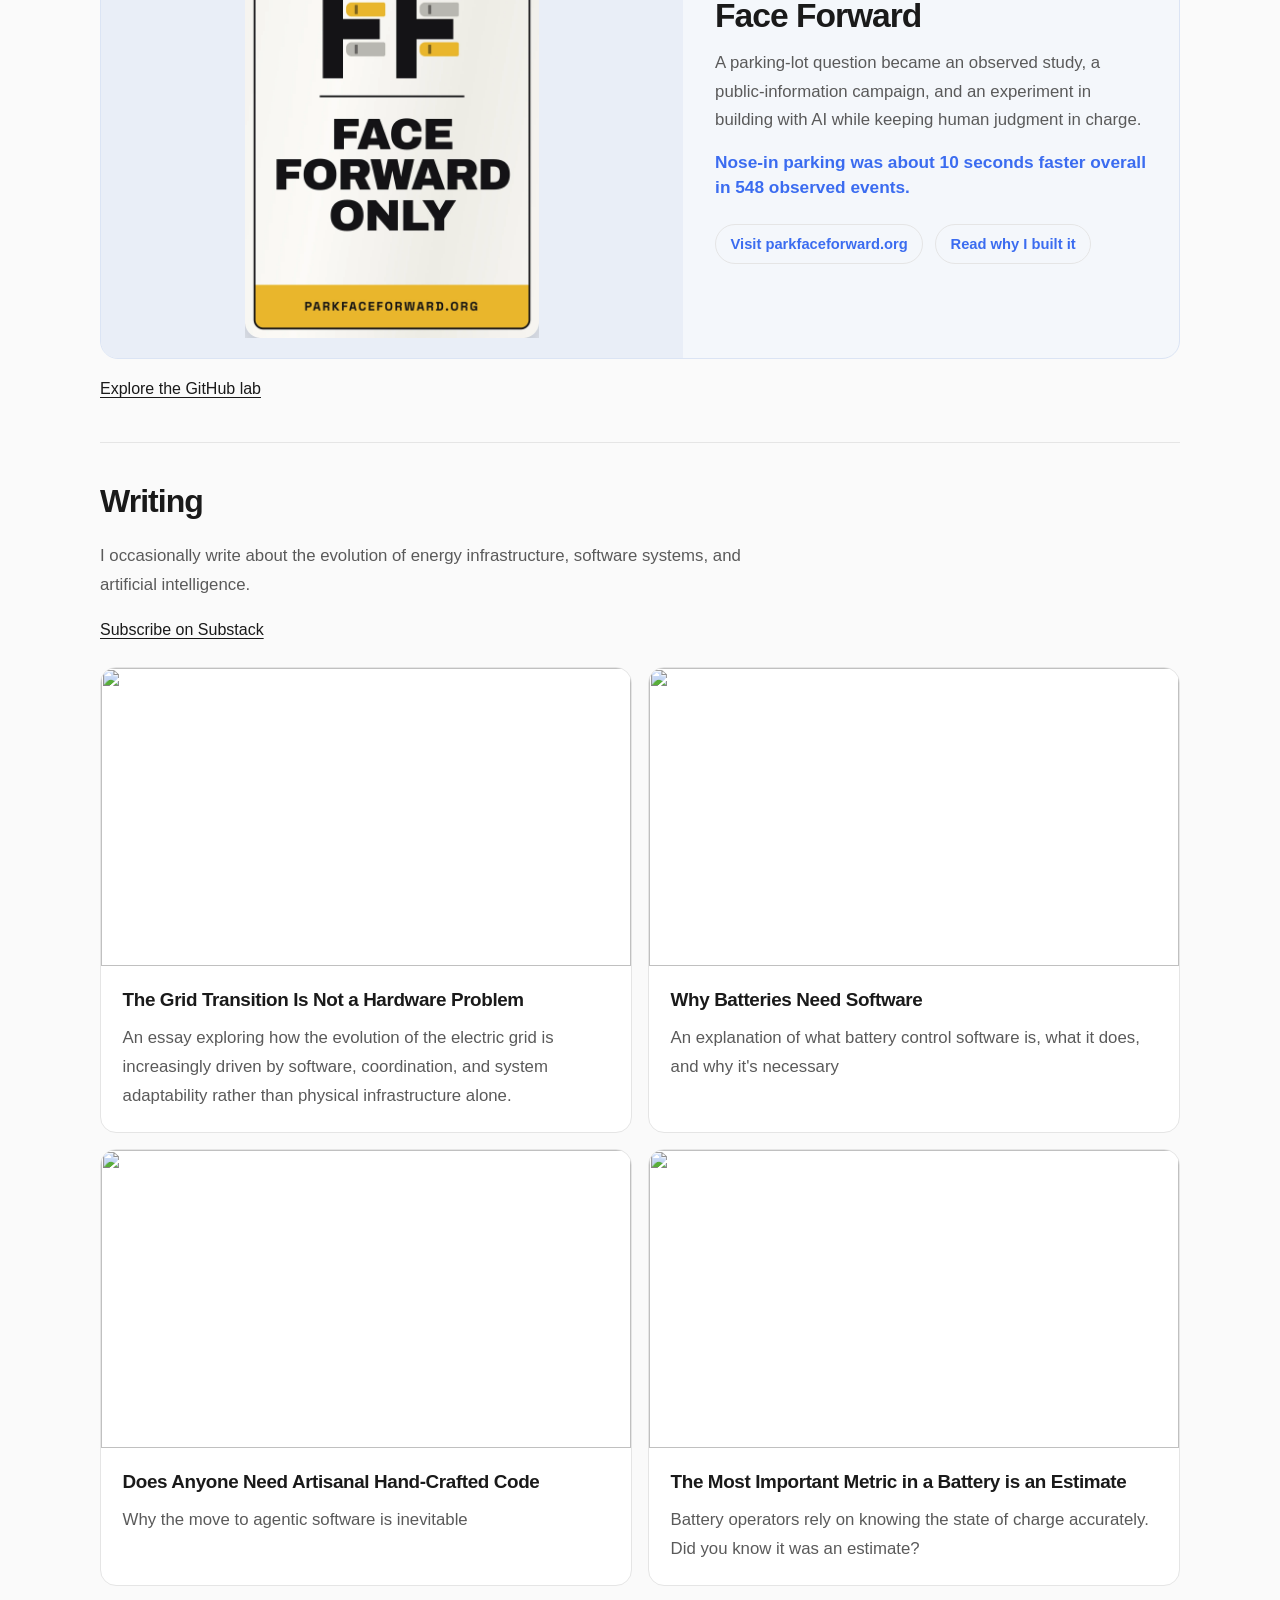
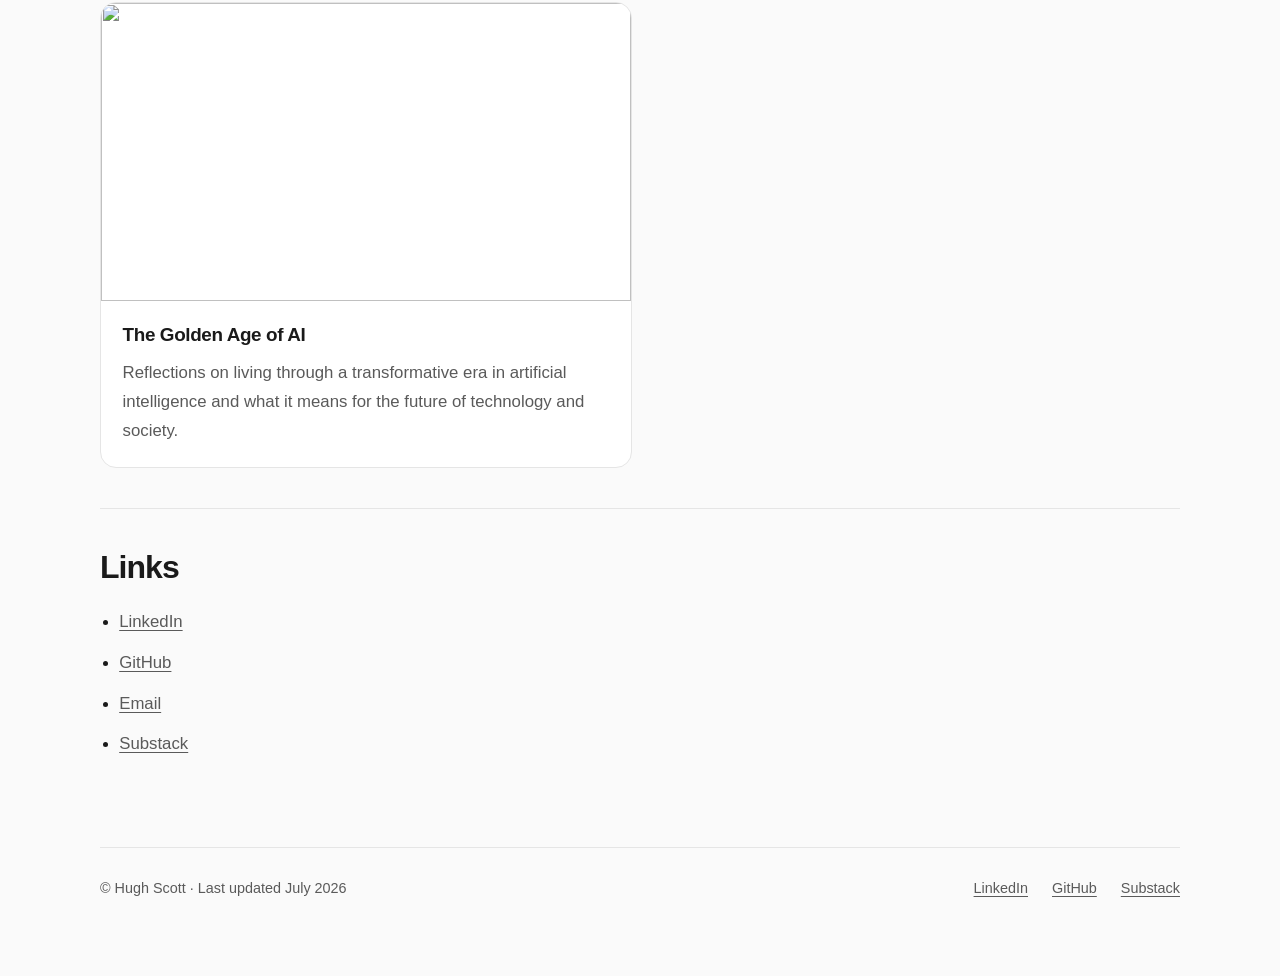
==== commit d8d92e80: "feat: make Face Forward the homepage proof point" ====
--- a/index.html
+++ b/index.html
@@ -85,6 +85,34 @@
           <p class="section-link" id="experience-link"><a href="./resume.html">View full resume</a></p>
         </section>
 
+        <section class="section project-feature-section" aria-labelledby="projects-heading">
+          <div class="section-heading">
+            <p class="section-kicker">Method in practice</p>
+            <h2 id="projects-heading">Face Forward</h2>
+          </div>
+          <div id="projects-body" class="prose">
+            <p>A small question about parking became a public experiment in observation, data, and building with AI.</p>
+          </div>
+          <div id="projects-list">
+            <article class="project-card">
+              <a class="project-image-link" href="https://parkfaceforward.org/" target="_blank" rel="noreferrer">
+                <img class="project-image" src="./assets/images/faceforward-parking-sign.webp" alt="Face Forward Only parking sign with nose-in cars" width="1200" height="1800" loading="lazy" decoding="async" />
+              </a>
+              <div class="project-content">
+                <p class="project-kicker">Featured project</p>
+                <h3 class="project-title">Face Forward</h3>
+                <p class="project-description">A parking-lot question became an observed study, a public-information campaign, and an experiment in building with AI while keeping human judgment in charge.</p>
+                <p class="project-result">Nose-in parking was about 10 seconds faster overall in 548 observed events.</p>
+                <div class="project-actions">
+                  <a href="https://parkfaceforward.org/" target="_blank" rel="noreferrer">Visit parkfaceforward.org</a>
+                  <a href="./face-forward.html">Read why I built it</a>
+                </div>
+              </div>
+            </article>
+          </div>
+          <p class="section-link" id="projects-link"></p>
+        </section>
+
         <section class="section" aria-labelledby="writing-heading">
           <div class="section-heading">
             <h2 id="writing-heading">Writing</h2>
@@ -94,24 +122,6 @@
           </div>
           <p class="section-link" id="writing-subscribe"><a href="https://hughrscott.substack.com/">Subscribe on Substack</a></p>
           <div id="writing-list" class="writing-grid"></div>
-        </section>
-
-        <section class="section" aria-labelledby="interests-heading">
-          <div class="section-heading">
-            <h2 id="interests-heading">Current Interests</h2>
-          </div>
-          <div id="interests-body" class="prose">
-            <p>I am interested in how AI and software will coordinate the energy transition: from batteries and grid operations to the systems connecting energy, compute, and communications.</p>
-          </div>
-        </section>
-
-        <section class="section" aria-labelledby="projects-heading">
-          <div class="section-heading">
-            <h2 id="projects-heading">Projects / Lab</h2>
-          </div>
-          <div id="projects-body" class="prose"></div>
-          <div id="projects-list"></div>
-          <p class="section-link" id="projects-link"></p>
         </section>
 
         <section class="section" aria-labelledby="links-heading">
--- a/styles.css
+++ b/styles.css
@@ -132,12 +132,14 @@
 
 .hero-image {
   justify-self: end;
-  width: min(100%, 340px);
+  width: 180px;
+  aspect-ratio: 1 / 1;
   margin: 0;
 }
 
 .hero-image img {
-  aspect-ratio: 4 / 5;
+  width: 100%;
+  height: 100%;
   object-fit: cover;
   object-position: center 20%;
   border-radius: 18px;
@@ -193,12 +195,15 @@
 }
 
 .writing-image-link {
+  position: relative;
   display: block;
+  aspect-ratio: 16 / 9;
+  overflow: hidden;
 }
 
 .writing-image {
   width: 100%;
-  aspect-ratio: 16 / 9;
+  height: 100%;
   object-fit: cover;
 }
 
@@ -233,9 +238,9 @@
   display: grid;
   grid-template-columns: minmax(0, 1.08fr) minmax(0, 0.92fr);
   margin-top: 1.5rem;
-  border: 1px solid var(--border);
+  border: 1px solid #dbe4f4;
   border-radius: 18px;
-  background: var(--surface);
+  background: #f4f7fb;
   overflow: hidden;
 }
 
@@ -245,7 +250,7 @@
   justify-content: center;
   min-height: 100%;
   padding: 1.25rem;
-  background: #f4f2ed;
+  background: #e9eef7;
 }
 
 .project-image {
@@ -283,6 +288,14 @@
   font-size: 1.05rem;
   line-height: 1.68;
   color: var(--text-muted);
+}
+
+.project-result {
+  margin-top: 1rem;
+  font-size: 1.08rem;
+  font-weight: 650;
+  line-height: 1.45;
+  color: var(--accent);
 }
 
 .project-actions {
@@ -518,7 +531,7 @@
 
   .hero-image {
     justify-self: start;
-    width: min(100%, 320px);
+    width: 160px;
   }
 }
 
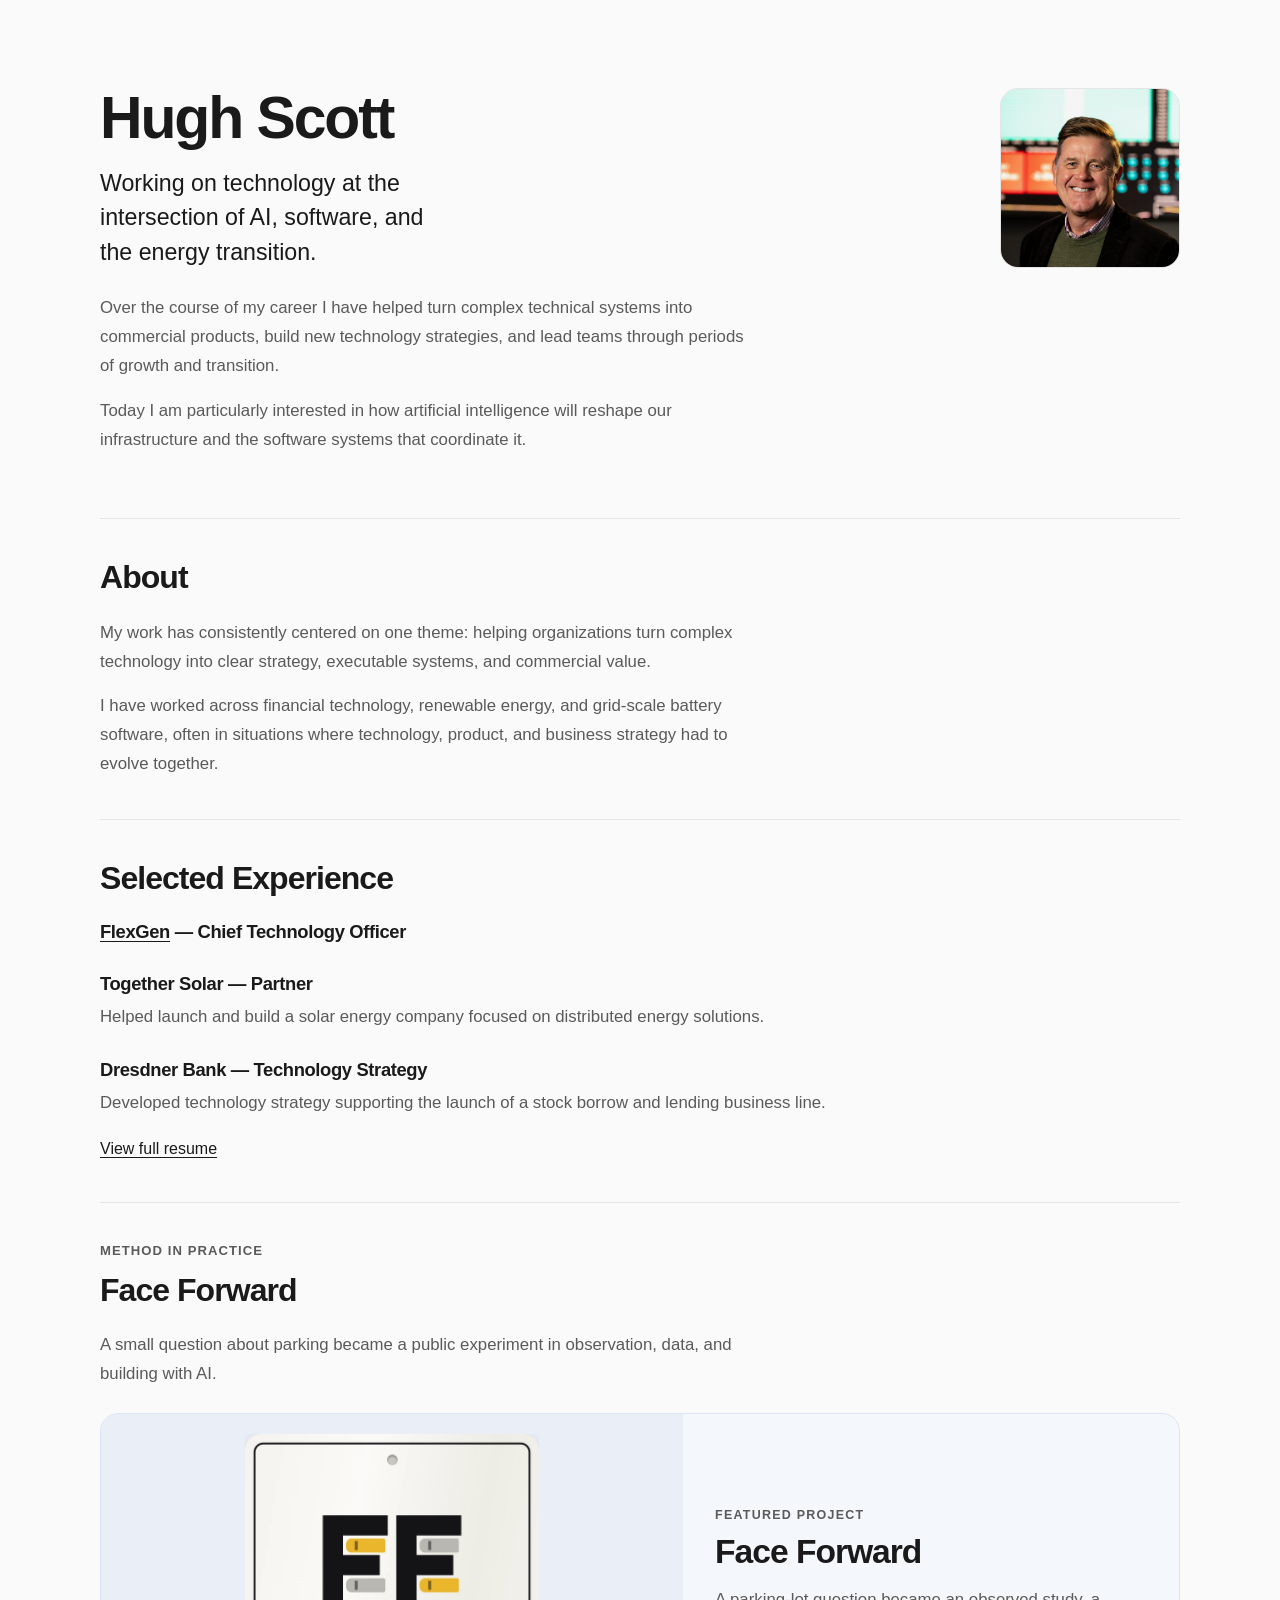
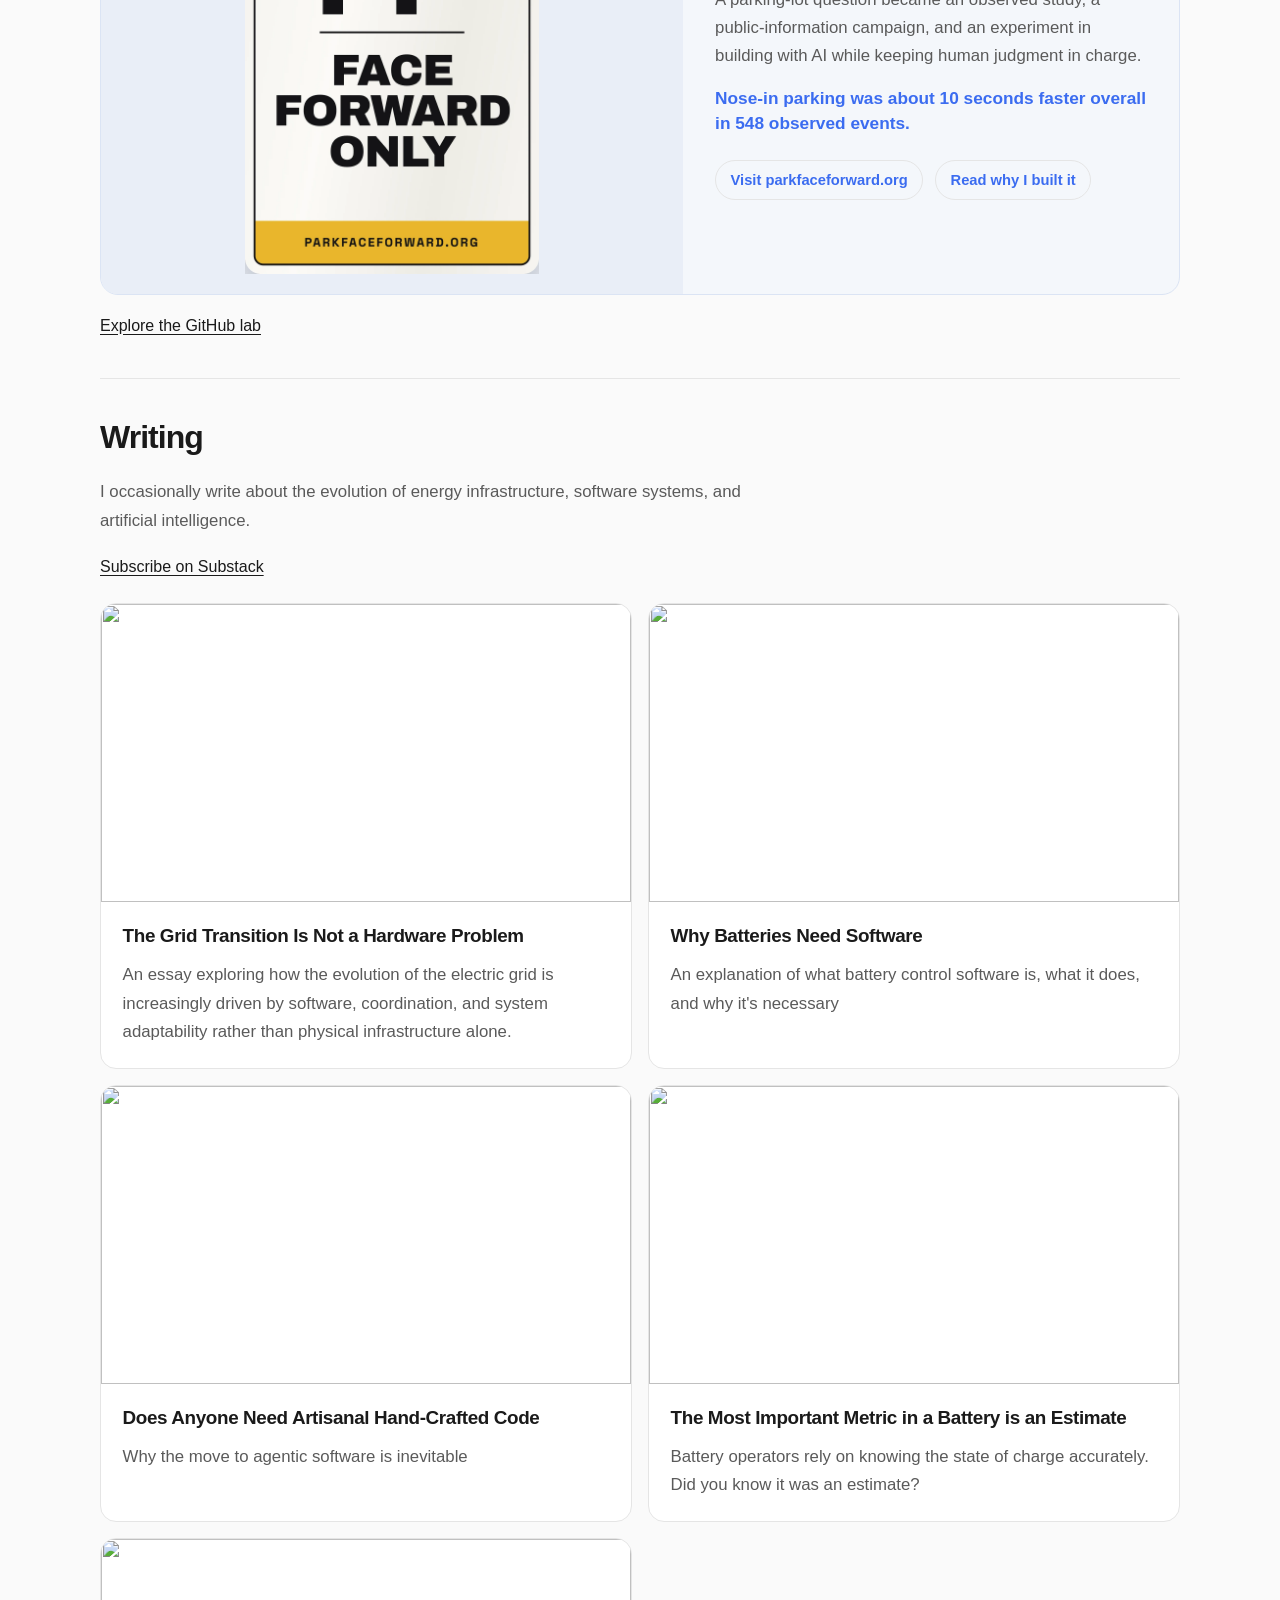
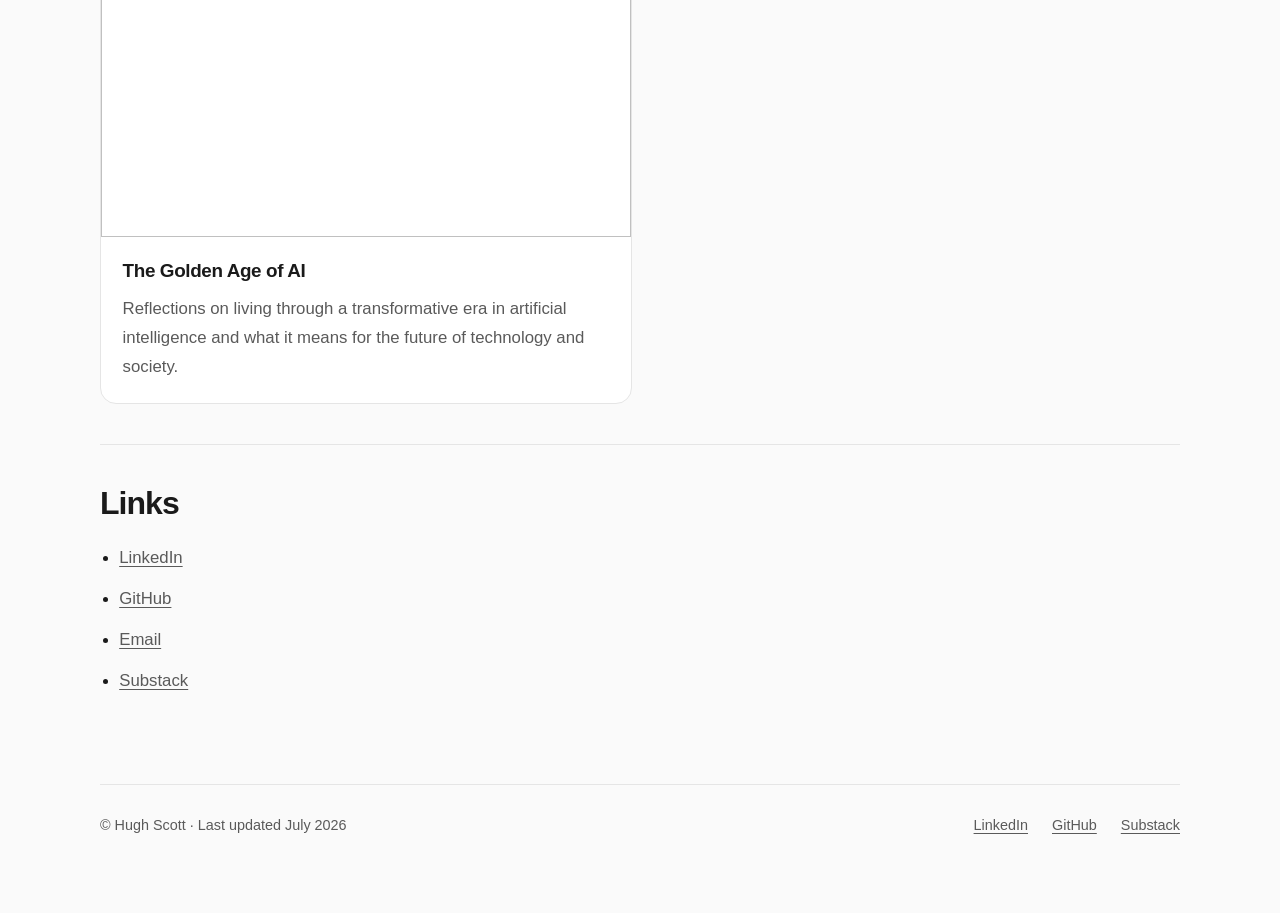
==== commit 338fa6d0: "copy: tighten hero positioning" ====
--- a/index.html
+++ b/index.html
@@ -56,9 +56,10 @@
         <section class="hero" aria-labelledby="name">
           <div class="hero-copy">
             <h1 id="name">Hugh Scott</h1>
-            <p class="hero-headline" id="title">Technology strategist, operator, and builder working at the intersection of AI, software, and the energy transition.</p>
+            <p class="hero-headline" id="title">Working on technology at the intersection of AI, software, and the energy transition.</p>
             <div id="hero-body" class="prose">
-              <p>I work at the intersection of software, energy systems, and intelligent infrastructure.</p>
+              <p>Over the course of my career I have helped turn complex technical systems into commercial products, build new technology strategies, and lead teams through periods of growth and transition.</p>
+              <p>Today I am particularly interested in how artificial intelligence will reshape our infrastructure and the software systems that coordinate it.</p>
             </div>
           </div>
           <figure class="hero-image">
@@ -110,7 +111,7 @@
               </div>
             </article>
           </div>
-          <p class="section-link" id="projects-link"></p>
+          <p class="section-link" id="projects-link"><a href="https://github.com/hughrscott" target="_blank" rel="noreferrer">Explore the GitHub lab</a></p>
         </section>
 
         <section class="section" aria-labelledby="writing-heading">
@@ -128,7 +129,12 @@
           <div class="section-heading">
             <h2 id="links-heading">Links</h2>
           </div>
-          <ul id="links-list" class="links-list"></ul>
+          <ul id="links-list" class="links-list">
+            <li><a href="https://www.linkedin.com/in/hughscott/" target="_blank" rel="noreferrer">LinkedIn</a></li>
+            <li><a href="https://github.com/hughrscott" target="_blank" rel="noreferrer">GitHub</a></li>
+            <li><a href="mailto:contact@hughrscott.com">Email</a></li>
+            <li><a href="https://hughrscott.substack.com/" target="_blank" rel="noreferrer">Substack</a></li>
+          </ul>
         </section>
       </main>
 
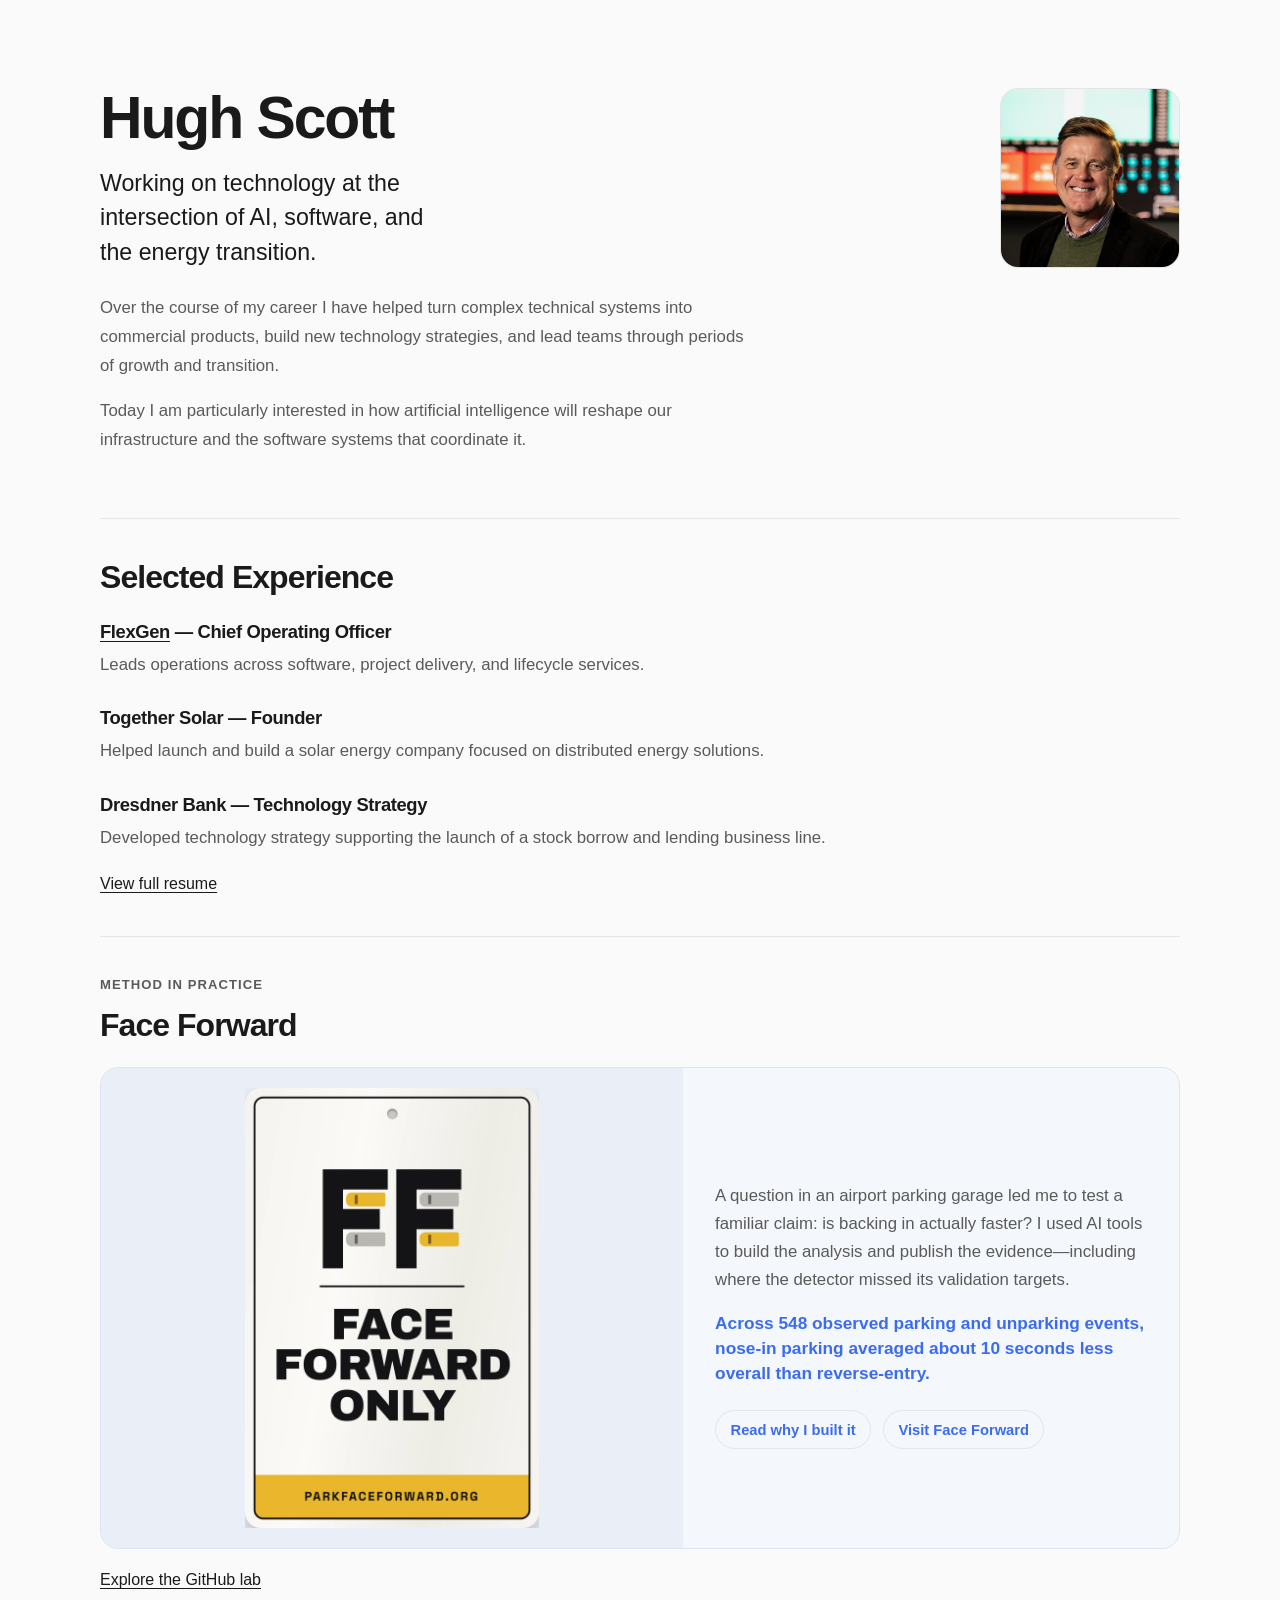
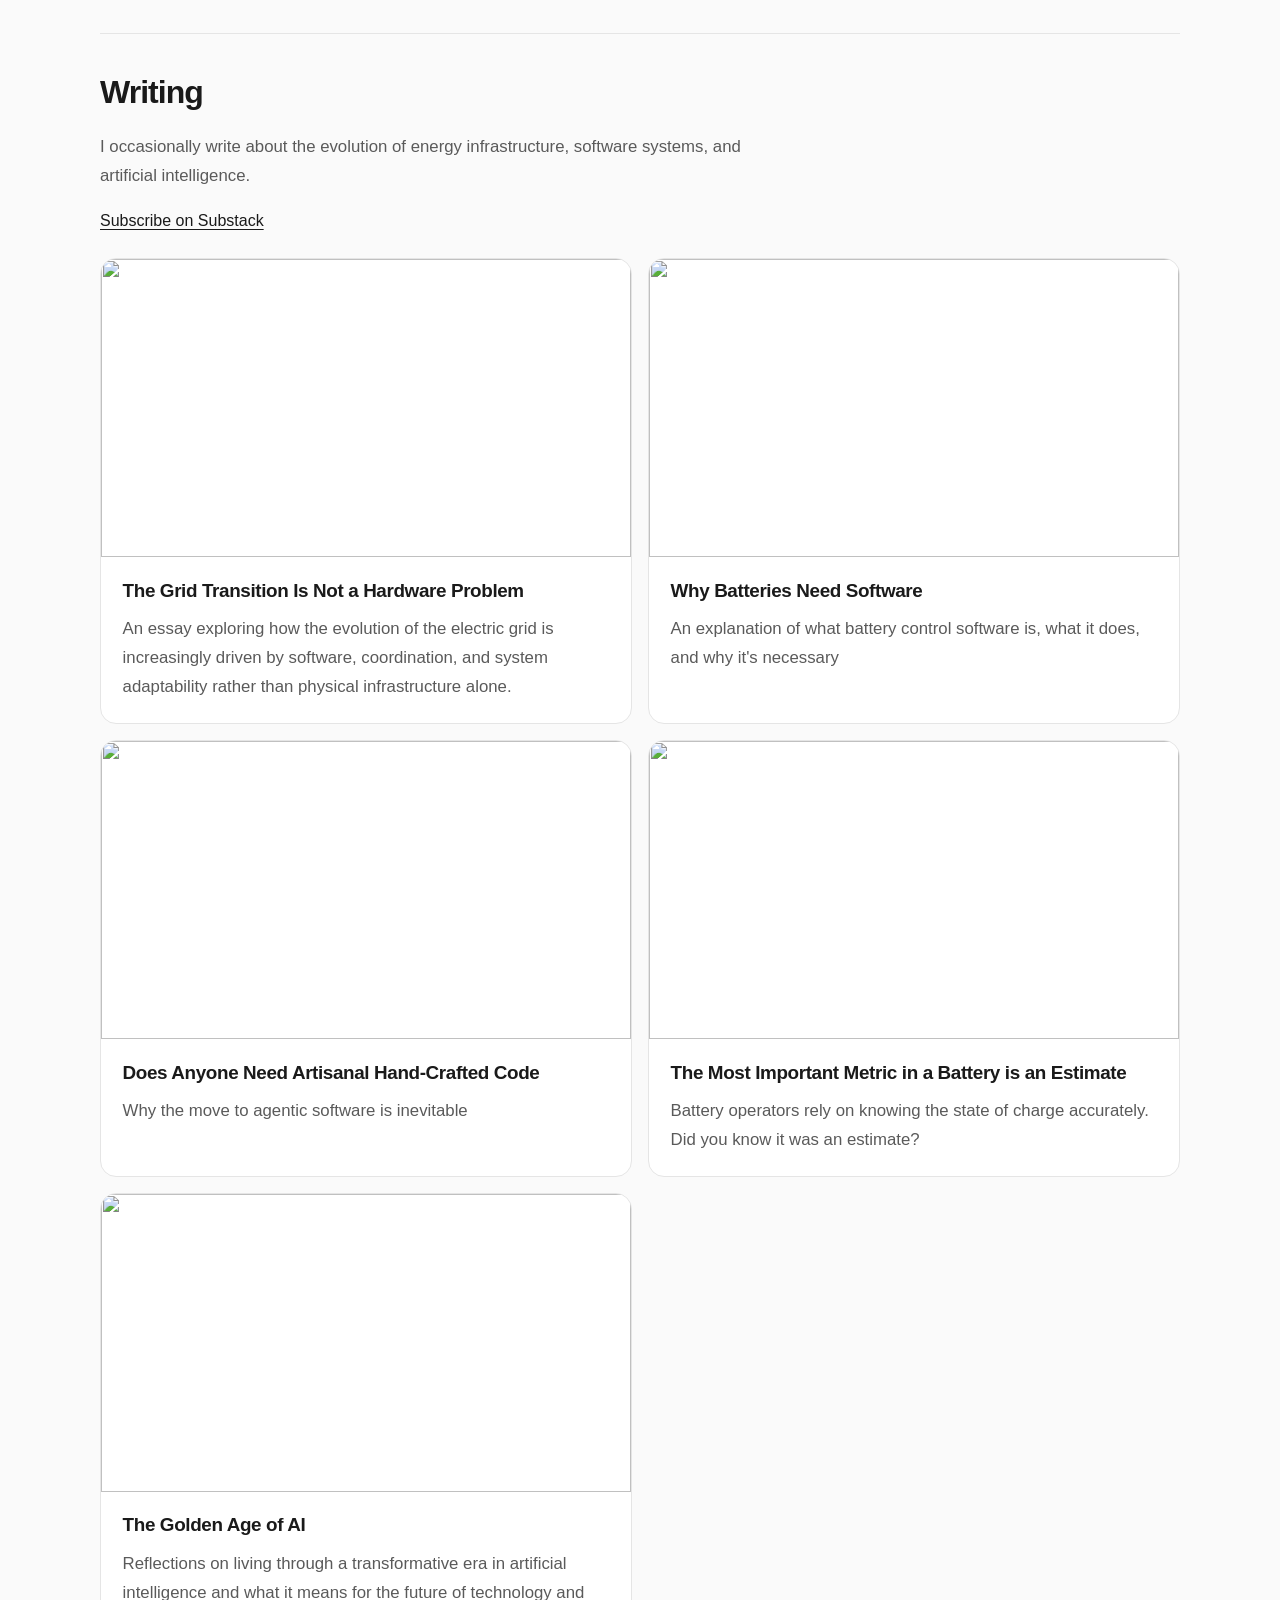
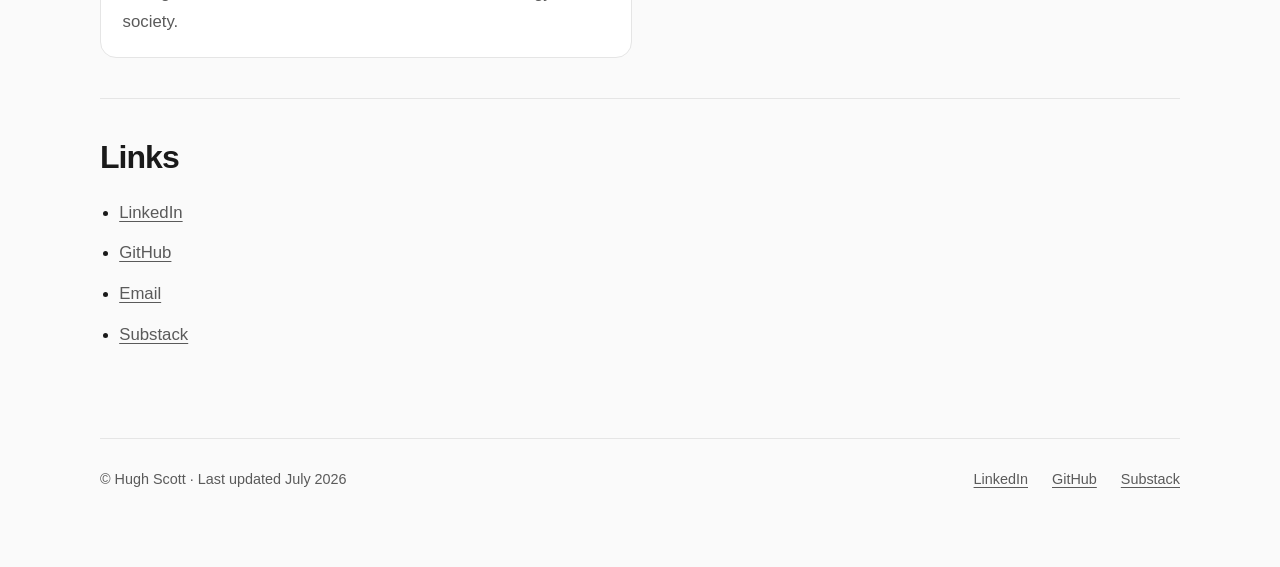
==== commit 365ab3dd: "content: update FlexGen title to COO, Together Solar to Founder; publish pending homepage edits" ====
--- a/index.html
+++ b/index.html
@@ -33,7 +33,7 @@
       "@context": "https://schema.org",
       "@type": "Person",
       "name": "Hugh Scott",
-      "jobTitle": "CTO",
+      "jobTitle": "Chief Operating Officer",
       "worksFor": {
         "@type": "Organization",
         "name": "FlexGen"
@@ -67,21 +67,15 @@
           </figure>
         </section>
 
-        <section class="section" aria-labelledby="about-heading">
-          <div class="section-heading">
-            <h2 id="about-heading">About</h2>
-          </div>
-          <div id="about-body" class="prose">
-            <p>My work has consistently centered on one theme: helping organizations turn complex technology into clear strategy, executable systems, and commercial value.</p>
-          </div>
-        </section>
 
         <section class="section" aria-labelledby="experience-heading">
           <div class="section-heading">
             <h2 id="experience-heading">Selected Experience</h2>
           </div>
           <div id="experience-list" class="experience-list">
-            <article class="experience-item"><h3 class="experience-heading"><a href="https://www.flexgen.com/about">FlexGen</a> — Chief Technology Officer</h3></article>
+            <article class="experience-item"><h3 class="experience-heading"><a href="https://www.flexgen.com/about" target="_blank" rel="noopener">FlexGen</a> — Chief Operating Officer</h3><p class="experience-description">Leads operations across software, project delivery, and lifecycle services.</p></article>
+            <article class="experience-item"><h3 class="experience-heading">Together Solar — Founder</h3><p class="experience-description">Helped launch and build a solar energy company focused on distributed energy solutions.</p></article>
+            <article class="experience-item"><h3 class="experience-heading">Dresdner Bank — Technology Strategy</h3><p class="experience-description">Developed technology strategy supporting the launch of a stock borrow and lending business line.</p></article>
           </div>
           <p class="section-link" id="experience-link"><a href="./resume.html">View full resume</a></p>
         </section>
@@ -91,22 +85,18 @@
             <p class="section-kicker">Method in practice</p>
             <h2 id="projects-heading">Face Forward</h2>
           </div>
-          <div id="projects-body" class="prose">
-            <p>A small question about parking became a public experiment in observation, data, and building with AI.</p>
-          </div>
+
           <div id="projects-list">
             <article class="project-card">
-              <a class="project-image-link" href="https://parkfaceforward.org/" target="_blank" rel="noreferrer">
+              <a class="project-image-link" href="./face-forward.html">
                 <img class="project-image" src="./assets/images/faceforward-parking-sign.webp" alt="Face Forward Only parking sign with nose-in cars" width="1200" height="1800" loading="lazy" decoding="async" />
               </a>
               <div class="project-content">
-                <p class="project-kicker">Featured project</p>
-                <h3 class="project-title">Face Forward</h3>
-                <p class="project-description">A parking-lot question became an observed study, a public-information campaign, and an experiment in building with AI while keeping human judgment in charge.</p>
-                <p class="project-result">Nose-in parking was about 10 seconds faster overall in 548 observed events.</p>
+                <p class="project-description">A question in an airport parking garage led me to test a familiar claim: is backing in actually faster? I used AI tools to build the analysis and publish the evidence—including where the detector missed its validation targets.</p>
+                <p class="project-result">Across 548 observed parking and unparking events, nose-in parking averaged about 10 seconds less overall than reverse-entry.</p>
                 <div class="project-actions">
-                  <a href="https://parkfaceforward.org/" target="_blank" rel="noreferrer">Visit parkfaceforward.org</a>
                   <a href="./face-forward.html">Read why I built it</a>
+                  <a href="https://parkfaceforward.org/" target="_blank" rel="noreferrer">Visit Face Forward</a>
                 </div>
               </div>
             </article>
@@ -122,7 +112,33 @@
             <p>I occasionally write about the evolution of energy infrastructure, software systems, and artificial intelligence.</p>
           </div>
           <p class="section-link" id="writing-subscribe"><a href="https://hughrscott.substack.com/">Subscribe on Substack</a></p>
-          <div id="writing-list" class="writing-grid"></div>
+          <div id="writing-list" class="writing-grid">
+            <a class="writing-card" href="https://hughrscott.substack.com/p/the-grid-transition-is-not-a-hardware" target="_blank" rel="noopener">
+              <div class="writing-image-link"><img class="writing-image" src="https://substack-post-media.s3.amazonaws.com/public/images/d76c7c5e-6e0b-4eb4-8f13-1cb4f86f0dff_931x524.jpeg" alt="" width="1280" height="720" loading="lazy" decoding="async" /></div>
+              <h3 class="writing-title">The Grid Transition Is Not a Hardware Problem</h3>
+              <p class="writing-description">An essay exploring how the evolution of the electric grid is increasingly driven by software, coordination, and system adaptability rather than physical infrastructure alone.</p>
+            </a>
+            <a class="writing-card" href="https://hughrscott.substack.com/p/why-do-batteries-need-software" target="_blank" rel="noopener">
+              <div class="writing-image-link"><img class="writing-image" src="https://substack-post-media.s3.amazonaws.com/public/images/d906d1ce-6c6b-4a76-9480-287241d43746_1279x720.png" alt="" width="1280" height="720" loading="lazy" decoding="async" /></div>
+              <h3 class="writing-title">Why Batteries Need Software</h3>
+              <p class="writing-description">An explanation of what battery control software is, what it does, and why it's necessary</p>
+            </a>
+            <a class="writing-card" href="https://hughrscott.substack.com/p/does-anyone-need-artisanal-hand-crafted" target="_blank" rel="noopener">
+              <div class="writing-image-link"><img class="writing-image" src="https://substack-post-media.s3.amazonaws.com/public/images/6dc3abaa-ff64-4849-aa94-f622a4d61b43_1280x719.jpeg" alt="" width="1280" height="720" loading="lazy" decoding="async" /></div>
+              <h3 class="writing-title">Does Anyone Need Artisanal Hand-Crafted Code</h3>
+              <p class="writing-description">Why the move to agentic software is inevitable</p>
+            </a>
+            <a class="writing-card" href="https://hughrscott.substack.com/p/the-most-important-metric-in-a-battery" target="_blank" rel="noopener">
+              <div class="writing-image-link"><img class="writing-image" src="https://substack-post-media.s3.amazonaws.com/public/images/3ff01938-02ee-462d-97c8-4807af055ff5_1279x720.png" alt="" width="1280" height="720" loading="lazy" decoding="async" /></div>
+              <h3 class="writing-title">The Most Important Metric in a Battery is an Estimate</h3>
+              <p class="writing-description">Battery operators rely on knowing the state of charge accurately. Did you know it was an estimate?</p>
+            </a>
+            <a class="writing-card" href="https://hughrscott.substack.com/p/the-golden-age-of-ai" target="_blank" rel="noopener">
+              <div class="writing-image-link"><img class="writing-image" src="https://substack-post-media.s3.amazonaws.com/public/images/4fb5db38-5147-48c7-8b55-47e1fb1f3178_1408x768.png" alt="" width="1280" height="720" loading="lazy" decoding="async" /></div>
+              <h3 class="writing-title">The Golden Age of AI</h3>
+              <p class="writing-description">Reflections on living through a transformative era in artificial intelligence and what it means for the future of technology and society.</p>
+            </a>
+          </div>
         </section>
 
         <section class="section" aria-labelledby="links-heading">
